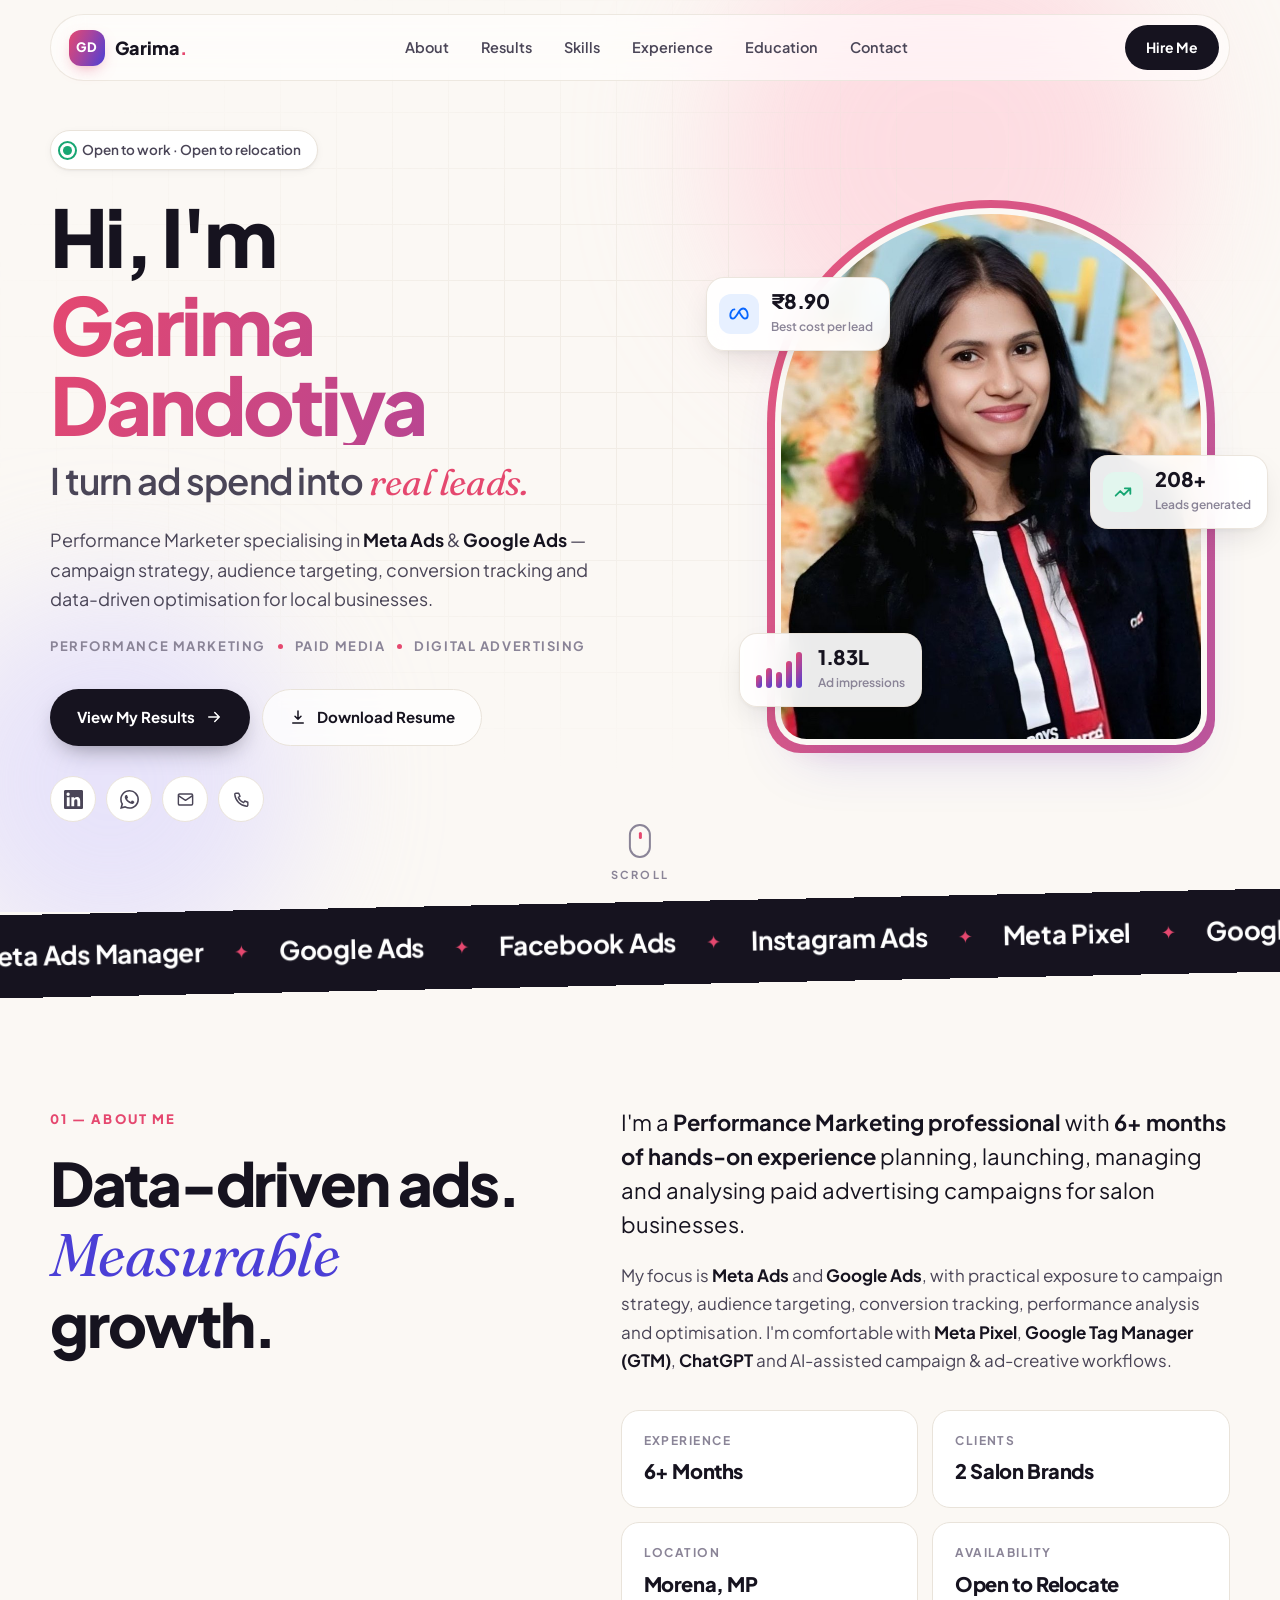
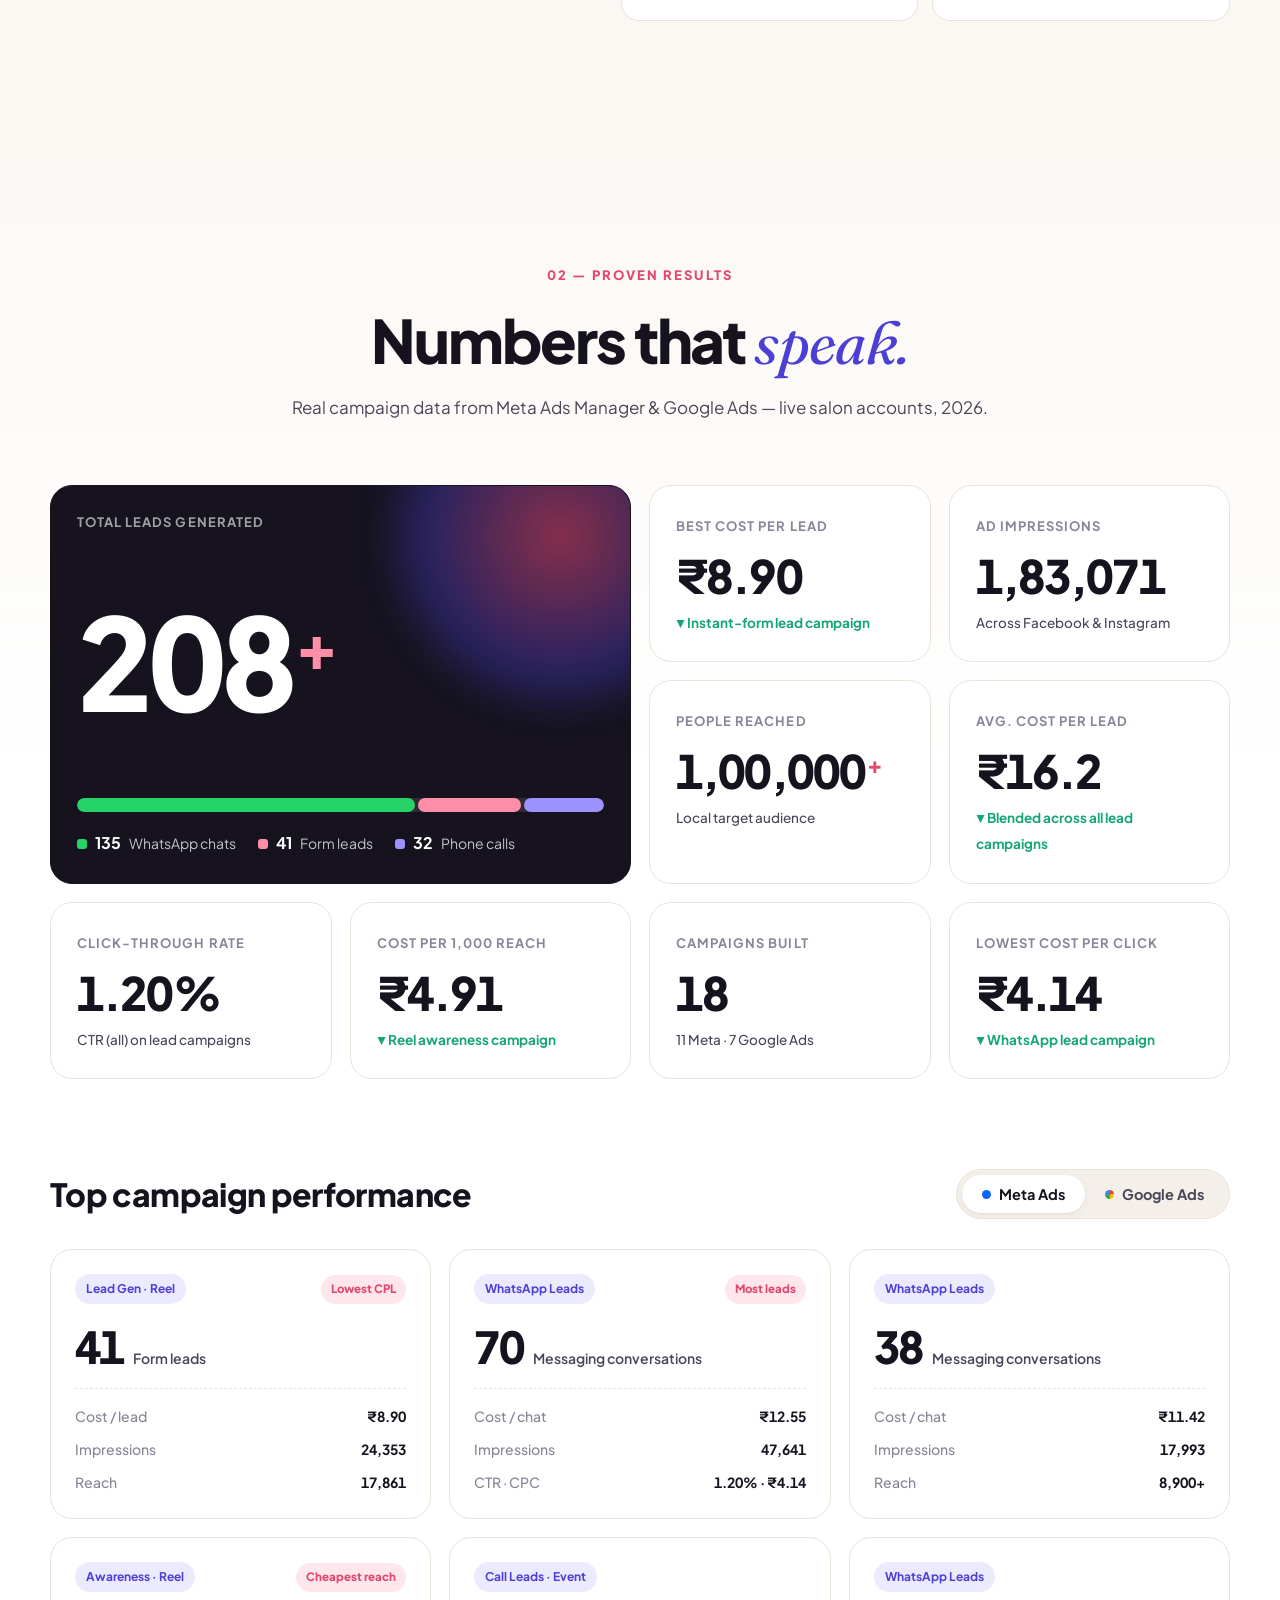
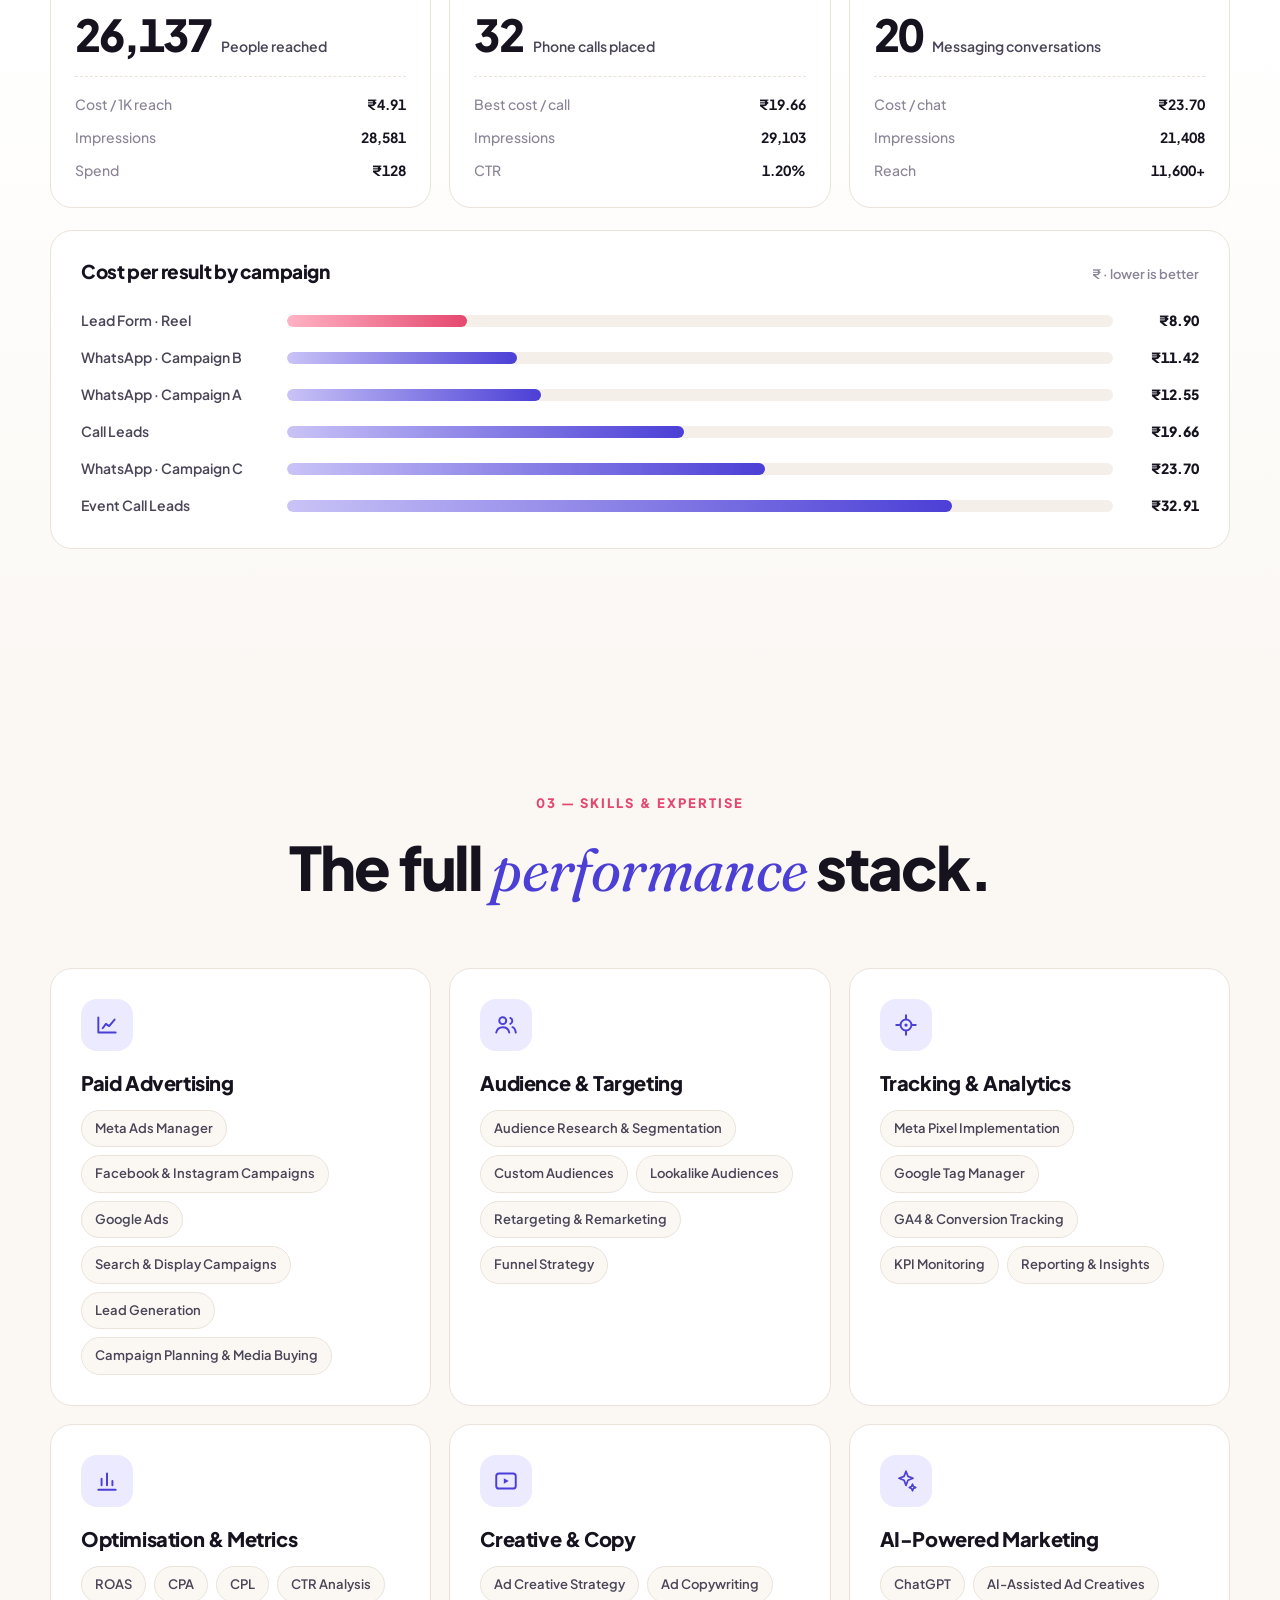
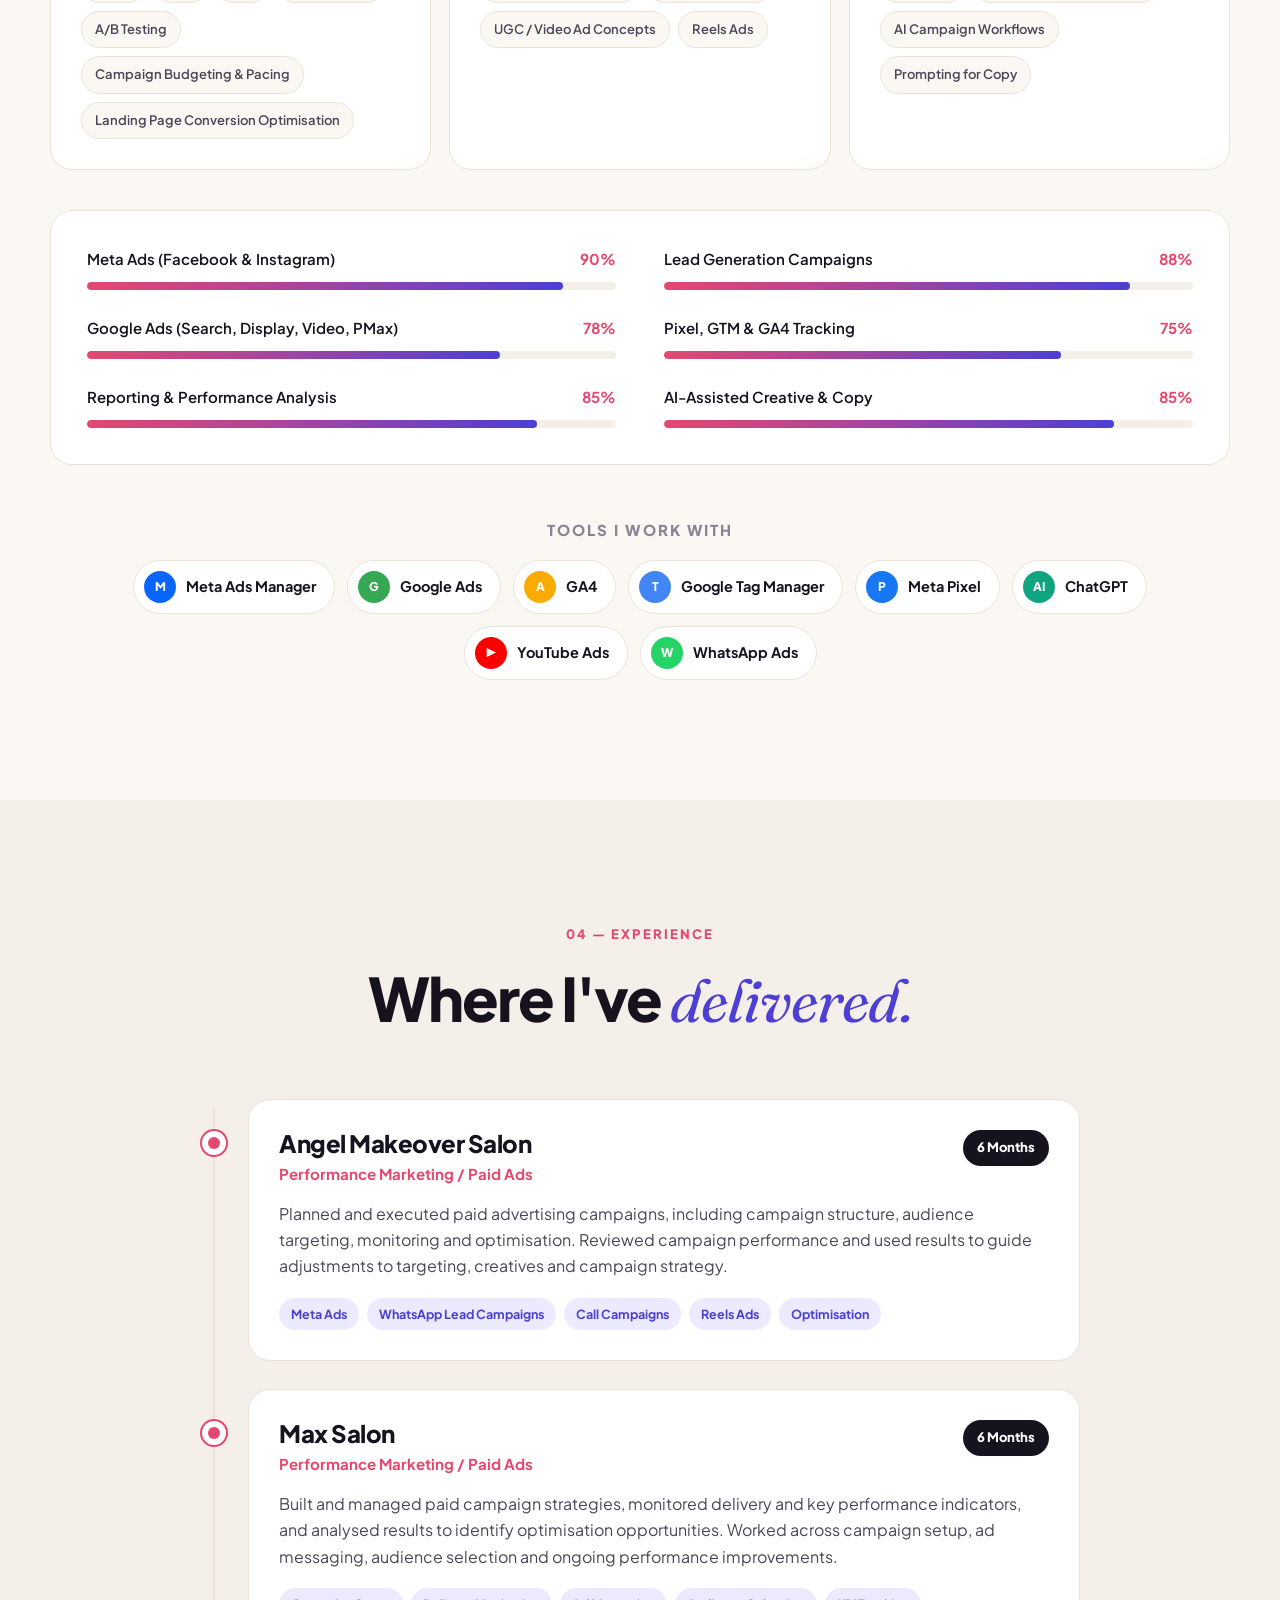
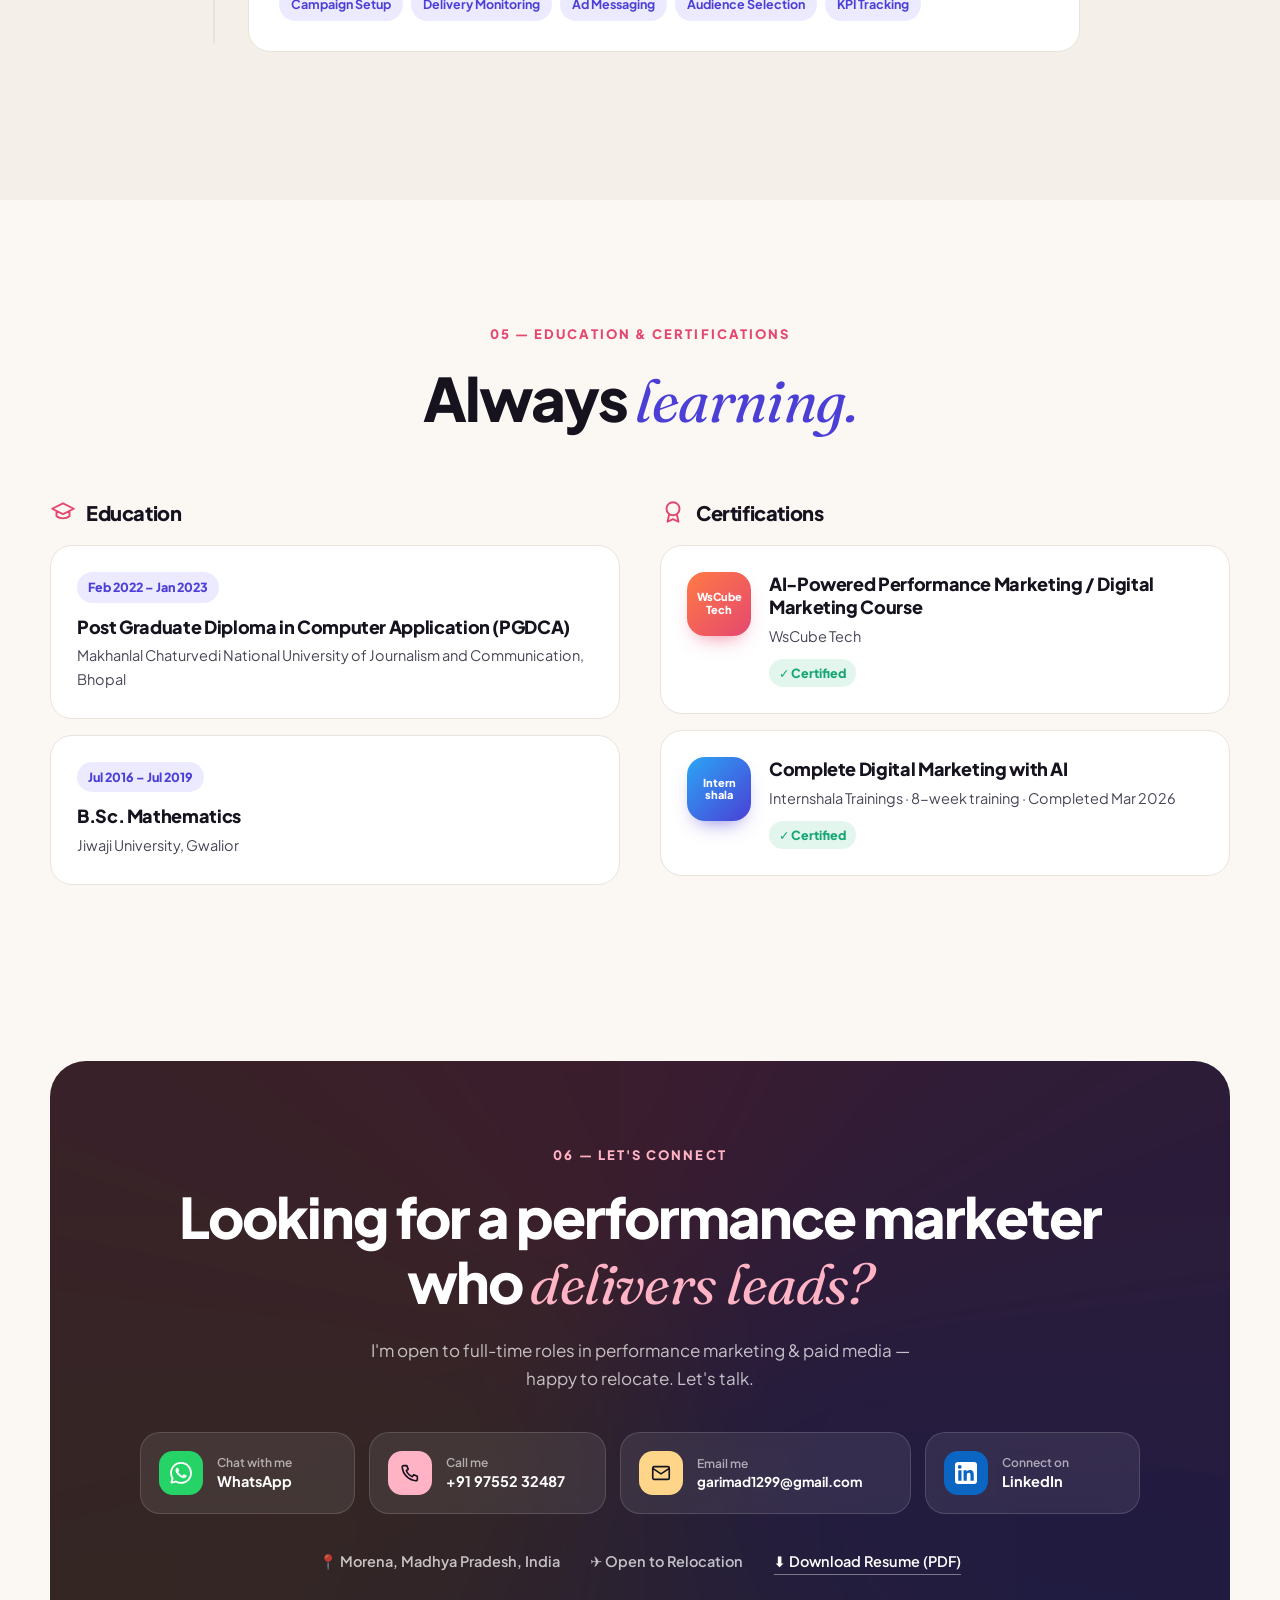
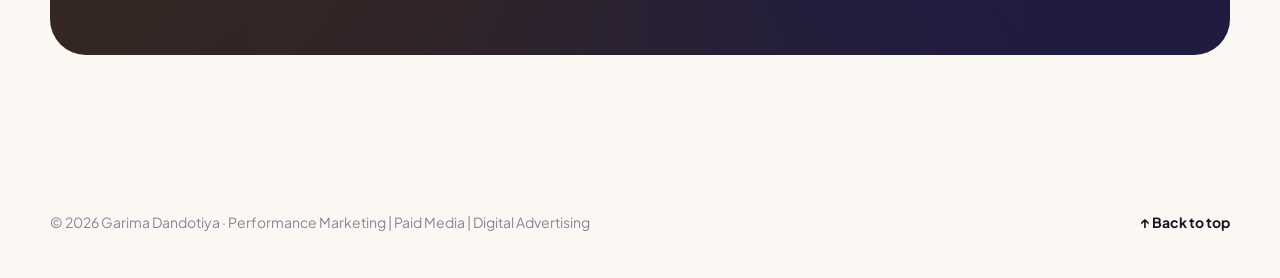
==== index.html @ 26413dbd "Add files via upload" ====
<!DOCTYPE html>
<html lang="en">
<head>
  <meta charset="UTF-8" />
  <meta name="viewport" content="width=device-width, initial-scale=1.0" />
  <title>Garima Dandotiya — Performance Marketer | Meta Ads & Google Ads</title>
  <meta name="description" content="Garima Dandotiya — Performance Marketing professional specialising in Meta Ads & Google Ads. 208+ leads generated at ₹8.90 best cost per lead. Open to relocation." />
  <meta name="keywords" content="Garima Dandotiya, Performance Marketer, Meta Ads, Google Ads, Paid Media, Digital Advertising, Lead Generation, Facebook Ads, Instagram Ads, India" />
  <meta name="author" content="Garima Dandotiya" />
  <meta name="theme-color" content="#FBF8F4" />
  <link rel="canonical" href="https://www.garimadandotiya.com/" />

  <!-- Open Graph / social share -->
  <meta property="og:type" content="website" />
  <meta property="og:url" content="https://www.garimadandotiya.com/" />
  <meta property="og:title" content="Garima Dandotiya — Performance Marketer" />
  <meta property="og:description" content="Meta Ads & Google Ads specialist. 208+ leads, 1.83 lakh impressions, ₹8.90 best CPL." />
  <meta property="og:image" content="https://www.garimadandotiya.com/assets/garima.jpg" />
  <meta name="twitter:card" content="summary_large_image" />

  <link rel="icon" href="assets/favicon.svg" type="image/svg+xml" />
  <link rel="apple-touch-icon" href="assets/og-thumb.jpg" />

  <link rel="preconnect" href="https://fonts.googleapis.com" />
  <link rel="preconnect" href="https://fonts.gstatic.com" crossorigin />
  <link href="https://fonts.googleapis.com/css2?family=Fraunces:ital,opsz,wght@0,9..144,400;0,9..144,600;1,9..144,400;1,9..144,600&family=Plus+Jakarta+Sans:wght@400;500;600;700;800&display=swap" rel="stylesheet" />
  <link rel="stylesheet" href="style.css" />

  <script type="application/ld+json">
  {
    "@context": "https://schema.org",
    "@type": "Person",
    "name": "Garima Dandotiya",
    "jobTitle": "Performance Marketer",
    "url": "https://www.garimadandotiya.com",
    "email": "mailto:garimad1299@gmail.com",
    "telephone": "+919755232487",
    "address": { "@type": "PostalAddress", "addressLocality": "Morena", "addressRegion": "Madhya Pradesh", "addressCountry": "IN" },
    "sameAs": ["https://www.linkedin.com/in/garima-dandotiya-dmpm/"],
    "knowsAbout": ["Meta Ads", "Google Ads", "Performance Marketing", "Lead Generation", "Google Tag Manager", "GA4", "Meta Pixel"]
  }
  </script>
</head>
<body>
  <div class="progress" aria-hidden="true"></div>
  <div class="cursor-glow" aria-hidden="true"></div>

  <!-- ============ NAV ============ -->
  <header class="nav" id="nav">
    <a href="#top" class="brand" aria-label="Garima Dandotiya — home">
      <span class="brand-mark">GD</span>
      <span class="brand-name">Garima<span class="dot">.</span></span>
    </a>
    <nav class="nav-links" id="navLinks" aria-label="Primary">
      <a href="#about">About</a>
      <a href="#results">Results</a>
      <a href="#skills">Skills</a>
      <a href="#experience">Experience</a>
      <a href="#education">Education</a>
      <a href="#contact">Contact</a>
    </nav>
    <div class="nav-cta">
      <a class="btn btn-dark btn-sm magnetic" href="#contact">Hire Me</a>
      <button class="menu-toggle" id="menuToggle" aria-label="Open menu" aria-expanded="false"><span></span><span></span></button>
    </div>
  </header>

  <main id="top">
    <!-- ============ HERO ============ -->
    <section class="hero">
      <div class="blob blob-a" aria-hidden="true"></div>
      <div class="blob blob-b" aria-hidden="true"></div>
      <div class="grid-bg" aria-hidden="true"></div>

      <div class="container hero-inner">
        <div class="hero-copy">
          <div class="pill reveal">
            <span class="pulse"></span> Open to work · Open to relocation
          </div>
          <h1 class="hero-title">
            <span class="line"><span class="word">Hi, I'm</span></span>
            <span class="line"><span class="word name-grad">Garima Dandotiya</span></span>
            <span class="line small"><span class="word">I turn ad spend into <em class="serif">real&nbsp;leads.</em></span></span>
          </h1>
          <p class="hero-sub reveal">
            Performance Marketer specialising in <strong>Meta Ads</strong> &amp; <strong>Google Ads</strong> —
            campaign strategy, audience targeting, conversion tracking and data-driven optimisation for local businesses.
          </p>
          <div class="hero-roles reveal" aria-label="Focus areas">
            <span>Performance Marketing</span><i></i><span>Paid Media</span><i></i><span>Digital Advertising</span>
          </div>
          <div class="hero-actions reveal">
            <a class="btn btn-primary magnetic" href="#results">
              View My Results
              <svg viewBox="0 0 24 24" width="18" height="18" aria-hidden="true"><path d="M5 12h14M13 6l6 6-6 6" fill="none" stroke="currentColor" stroke-width="2" stroke-linecap="round" stroke-linejoin="round"/></svg>
            </a>
            <a class="btn btn-ghost magnetic" href="assets/Garima-Dandotiya-Resume.pdf" download>
              <svg viewBox="0 0 24 24" width="18" height="18" aria-hidden="true"><path d="M12 4v11m0 0-4-4m4 4 4-4M5 20h14" fill="none" stroke="currentColor" stroke-width="2" stroke-linecap="round" stroke-linejoin="round"/></svg>
              Download Resume
            </a>
          </div>
          <div class="hero-socials reveal">
            <a href="https://www.linkedin.com/in/garima-dandotiya-dmpm/" target="_blank" rel="noopener" aria-label="LinkedIn" class="soc">
              <svg viewBox="0 0 24 24" aria-hidden="true"><path fill="currentColor" d="M20.45 20.45h-3.56v-5.57c0-1.33-.02-3.04-1.85-3.04-1.85 0-2.14 1.45-2.14 2.94v5.67H9.34V9h3.42v1.56h.05c.48-.9 1.64-1.85 3.37-1.85 3.6 0 4.27 2.37 4.27 5.46v6.28ZM5.34 7.43a2.07 2.07 0 1 1 0-4.13 2.07 2.07 0 0 1 0 4.13ZM7.12 20.45H3.56V9h3.56v11.45ZM22.22 0H1.77C.79 0 0 .77 0 1.73v20.54C0 23.23.79 24 1.77 24h20.45c.98 0 1.78-.77 1.78-1.73V1.73C24 .77 23.2 0 22.22 0Z"/></svg>
            </a>
            <a href="https://wa.me/919755232487?text=Hi%20Garima%2C%20I%20saw%20your%20portfolio%20and%20would%20like%20to%20connect." target="_blank" rel="noopener" aria-label="WhatsApp" class="soc">
              <svg viewBox="0 0 24 24" aria-hidden="true"><path fill="currentColor" d="M17.47 14.38c-.3-.15-1.75-.86-2.02-.96-.27-.1-.47-.15-.67.15-.2.3-.77.96-.94 1.16-.17.2-.35.22-.65.07-.3-.15-1.25-.46-2.38-1.47-.88-.79-1.47-1.76-1.65-2.06-.17-.3-.02-.46.13-.6.13-.14.3-.35.45-.52.15-.17.2-.3.3-.5.1-.2.05-.37-.03-.52-.07-.15-.67-1.62-.92-2.22-.24-.58-.49-.5-.67-.51h-.57c-.2 0-.52.07-.8.37-.27.3-1.04 1.02-1.04 2.48s1.07 2.88 1.21 3.08c.15.2 2.1 3.2 5.08 4.49.71.31 1.26.49 1.69.63.71.22 1.36.19 1.87.12.57-.09 1.75-.72 2-1.41.25-.7.25-1.29.17-1.41-.07-.13-.27-.2-.57-.35M12.05 21.8h-.01a9.87 9.87 0 0 1-5.03-1.38l-.36-.21-3.74.98 1-3.65-.24-.37a9.86 9.86 0 0 1-1.51-5.26c0-5.45 4.44-9.88 9.89-9.88 2.64 0 5.12 1.03 6.99 2.9a9.82 9.82 0 0 1 2.89 6.99c0 5.45-4.43 9.88-9.88 9.88m8.41-18.3A11.82 11.82 0 0 0 12.05 0C5.5 0 .16 5.34.16 11.89c0 2.1.55 4.14 1.59 5.95L.06 24l6.3-1.65a11.88 11.88 0 0 0 5.68 1.45h.01c6.55 0 11.89-5.34 11.89-11.89 0-3.18-1.24-6.16-3.48-8.41"/></svg>
            </a>
            <a href="mailto:garimad1299@gmail.com" aria-label="Email" class="soc">
              <svg viewBox="0 0 24 24" aria-hidden="true"><path d="M3 6.5A1.5 1.5 0 0 1 4.5 5h15A1.5 1.5 0 0 1 21 6.5v11a1.5 1.5 0 0 1-1.5 1.5h-15A1.5 1.5 0 0 1 3 17.5v-11Zm0 .5 9 6 9-6" fill="none" stroke="currentColor" stroke-width="1.8" stroke-linejoin="round"/></svg>
            </a>
            <a href="tel:+919755232487" aria-label="Call" class="soc">
              <svg viewBox="0 0 24 24" aria-hidden="true"><path d="M5 4h3.5l1.6 4-2.1 1.3a11 11 0 0 0 6.7 6.7l1.3-2.1 4 1.6V19a1.5 1.5 0 0 1-1.6 1.5A16.5 16.5 0 0 1 3.5 5.6 1.5 1.5 0 0 1 5 4Z" fill="none" stroke="currentColor" stroke-width="1.8" stroke-linejoin="round"/></svg>
            </a>
          </div>
        </div>

        <div class="hero-visual">
          <div class="portrait-wrap tilt" id="portrait">
            <div class="ring" aria-hidden="true"></div>
            <div class="portrait">
              <img src="assets/garima.jpg" alt="Portrait of Garima Dandotiya, Performance Marketer" width="900" height="1073" fetchpriority="high" />
            </div>

            <div class="float-card fc-1">
              <span class="fc-icon meta">
                <svg viewBox="0 0 24 24" aria-hidden="true"><path d="M7 7c-2.6 0-4.5 3.3-4.5 6.4C2.5 15.6 3.6 17 5.3 17c1.9 0 3.3-2 5.4-5.6l.9-1.6C13.3 7.1 14.6 6 16.6 6 19.4 6 21.5 9.6 21.5 13c0 2.4-1.2 4-3 4-1.6 0-2.7-1.2-4.3-3.8L12.4 10" fill="none" stroke="currentColor" stroke-width="2" stroke-linecap="round"/></svg>
              </span>
              <div><b>₹8.90</b><small>Best cost per lead</small></div>
            </div>
            <div class="float-card fc-2">
              <span class="fc-icon green">
                <svg viewBox="0 0 24 24" aria-hidden="true"><path d="M4 16l5-5 4 4 7-7M14 8h6v6" fill="none" stroke="currentColor" stroke-width="2" stroke-linecap="round" stroke-linejoin="round"/></svg>
              </span>
              <div><b>208+</b><small>Leads generated</small></div>
            </div>
            <div class="float-card fc-3">
              <div class="mini-bars" aria-hidden="true"><i></i><i></i><i></i><i></i><i></i></div>
              <div><b>1.83L</b><small>Ad impressions</small></div>
            </div>
          </div>
        </div>
      </div>

      <a href="#about" class="scroll-hint" aria-label="Scroll to about">
        <span class="mouse"><span></span></span>
        Scroll
      </a>
    </section>

    <!-- ============ TOOLS MARQUEE ============ -->
    <section class="marquee" aria-label="Platforms and tools">
      <div class="marquee-track">
        <div class="marquee-group">
          <span>Meta Ads Manager</span><b>✦</b><span>Google Ads</span><b>✦</b><span>Facebook Ads</span><b>✦</b><span>Instagram Ads</span><b>✦</b><span>Meta Pixel</span><b>✦</b><span>Google Tag Manager</span><b>✦</b><span>GA4</span><b>✦</b><span>ChatGPT</span><b>✦</b><span>YouTube Video Ads</span><b>✦</b><span>Performance Max</span><b>✦</b>
        </div>
        <div class="marquee-group" aria-hidden="true">
          <span>Meta Ads Manager</span><b>✦</b><span>Google Ads</span><b>✦</b><span>Facebook Ads</span><b>✦</b><span>Instagram Ads</span><b>✦</b><span>Meta Pixel</span><b>✦</b><span>Google Tag Manager</span><b>✦</b><span>GA4</span><b>✦</b><span>ChatGPT</span><b>✦</b><span>YouTube Video Ads</span><b>✦</b><span>Performance Max</span><b>✦</b>
        </div>
      </div>
    </section>

    <!-- ============ ABOUT ============ -->
    <section class="section about" id="about">
      <div class="container about-grid">
        <div class="about-left reveal">
          <span class="eyebrow">01 — About Me</span>
          <h2 class="section-title">Data-driven ads.<br/><em class="serif">Measurable</em> growth.</h2>
        </div>
        <div class="about-right">
          <p class="lead reveal">
            I'm a <strong>Performance Marketing professional</strong> with <strong>6+ months of hands-on experience</strong> planning, launching,
            managing and analysing paid advertising campaigns for salon businesses.
          </p>
          <p class="reveal">
            My focus is <strong>Meta Ads</strong> and <strong>Google Ads</strong>, with practical exposure to campaign strategy, audience targeting,
            conversion tracking, performance analysis and optimisation. I'm comfortable with <strong>Meta Pixel</strong>,
            <strong>Google Tag Manager (GTM)</strong>, <strong>ChatGPT</strong> and AI-assisted campaign &amp; ad-creative workflows.
          </p>
          <div class="about-facts">
            <div class="fact reveal"><span class="fact-k">Experience</span><span class="fact-v">6+ Months</span></div>
            <div class="fact reveal"><span class="fact-k">Clients</span><span class="fact-v">2 Salon Brands</span></div>
            <div class="fact reveal"><span class="fact-k">Location</span><span class="fact-v">Morena, MP</span></div>
            <div class="fact reveal"><span class="fact-k">Availability</span><span class="fact-v">Open to Relocate</span></div>
          </div>
        </div>
      </div>
    </section>

    <!-- ============ RESULTS ============ -->
    <section class="section results" id="results">
      <div class="container">
        <div class="section-head reveal">
          <span class="eyebrow">02 — Proven Results</span>
          <h2 class="section-title">Numbers that <em class="serif">speak.</em></h2>
          <p class="section-desc">Real campaign data from Meta Ads Manager &amp; Google Ads — live salon accounts, 2026.</p>
        </div>

        <!-- KPI headline grid -->
        <div class="kpi-grid">
          <article class="kpi kpi-feature reveal">
            <span class="kpi-label">Total leads generated</span>
            <div class="kpi-value"><span class="count" data-to="208">0</span><sup>+</sup></div>
            <div class="lead-mix" aria-label="Lead mix: 135 WhatsApp conversations, 41 form leads, 32 phone calls">
              <div class="mix-bar">
                <span style="--w:64.9%" class="m1"></span>
                <span style="--w:19.7%" class="m2"></span>
                <span style="--w:15.4%" class="m3"></span>
              </div>
              <ul class="mix-legend">
                <li><i class="m1"></i><b class="count" data-to="135">0</b> WhatsApp chats</li>
                <li><i class="m2"></i><b class="count" data-to="41">0</b> Form leads</li>
                <li><i class="m3"></i><b class="count" data-to="32">0</b> Phone calls</li>
              </ul>
            </div>
          </article>

          <article class="kpi reveal">
            <span class="kpi-label">Best cost per lead</span>
            <div class="kpi-value">₹<span class="count" data-to="8.90" data-dec="2">0</span></div>
            <span class="kpi-note good">Instant-form lead campaign</span>
          </article>

          <article class="kpi reveal">
            <span class="kpi-label">Ad impressions</span>
            <div class="kpi-value"><span class="count" data-to="183071" data-format="in">0</span></div>
            <span class="kpi-note">Across Facebook &amp; Instagram</span>
          </article>

          <article class="kpi reveal">
            <span class="kpi-label">People reached</span>
            <div class="kpi-value"><span class="count" data-to="100000" data-format="in">0</span><sup>+</sup></div>
            <span class="kpi-note">Local target audience</span>
          </article>

          <article class="kpi reveal">
            <span class="kpi-label">Avg. cost per lead</span>
            <div class="kpi-value">₹<span class="count" data-to="16.2" data-dec="1">0</span></div>
            <span class="kpi-note good">Blended across all lead campaigns</span>
          </article>

          <article class="kpi reveal">
            <span class="kpi-label">Click-through rate</span>
            <div class="kpi-value"><span class="count" data-to="1.20" data-dec="2">0</span>%</div>
            <span class="kpi-note">CTR (all) on lead campaigns</span>
          </article>

          <article class="kpi reveal">
            <span class="kpi-label">Cost per 1,000 reach</span>
            <div class="kpi-value">₹<span class="count" data-to="4.91" data-dec="2">0</span></div>
            <span class="kpi-note good">Reel awareness campaign</span>
          </article>

          <article class="kpi reveal">
            <span class="kpi-label">Campaigns built</span>
            <div class="kpi-value"><span class="count" data-to="18">0</span></div>
            <span class="kpi-note">11 Meta · 7 Google Ads</span>
          </article>
          <article class="kpi reveal">
            <span class="kpi-label">Lowest cost per click</span>
            <div class="kpi-value">₹<span class="count" data-to="4.14" data-dec="2">0</span></div>
            <span class="kpi-note good">WhatsApp lead campaign</span>
          </article>
        </div>

        <!-- Campaign breakdown -->
        <div class="breakdown">
          <div class="breakdown-head reveal">
            <h3>Top campaign performance</h3>
            <div class="tabs" role="tablist" aria-label="Platform">
              <button class="tab active" role="tab" aria-selected="true" data-tab="meta">
                <span class="tab-dot meta-dot"></span>Meta Ads
              </button>
              <button class="tab" role="tab" aria-selected="false" data-tab="google">
                <span class="tab-dot google-dot"></span>Google Ads
              </button>
              <span class="tab-indicator" aria-hidden="true"></span>
            </div>
          </div>

          <!-- META PANEL -->
          <div class="panel active" data-panel="meta" role="tabpanel">
            <div class="camp-grid">
              <article class="camp reveal">
                <header><span class="tag">Lead Gen · Reel</span><span class="badge-best">Lowest CPL</span></header>
                <div class="camp-main"><b class="count" data-to="41">0</b><span>Form leads</span></div>
                <dl>
                  <div><dt>Cost / lead</dt><dd>₹8.90</dd></div>
                  <div><dt>Impressions</dt><dd>24,353</dd></div>
                  <div><dt>Reach</dt><dd>17,861</dd></div>
                </dl>
              </article>

              <article class="camp reveal">
                <header><span class="tag">WhatsApp Leads</span><span class="badge-best">Most leads</span></header>
                <div class="camp-main"><b class="count" data-to="70">0</b><span>Messaging conversations</span></div>
                <dl>
                  <div><dt>Cost / chat</dt><dd>₹12.55</dd></div>
                  <div><dt>Impressions</dt><dd>47,641</dd></div>
                  <div><dt>CTR · CPC</dt><dd>1.20% · ₹4.14</dd></div>
                </dl>
              </article>

              <article class="camp reveal">
                <header><span class="tag">WhatsApp Leads</span></header>
                <div class="camp-main"><b class="count" data-to="38">0</b><span>Messaging conversations</span></div>
                <dl>
                  <div><dt>Cost / chat</dt><dd>₹11.42</dd></div>
                  <div><dt>Impressions</dt><dd>17,993</dd></div>
                  <div><dt>Reach</dt><dd>8,900+</dd></div>
                </dl>
              </article>

              <article class="camp reveal">
                <header><span class="tag">Awareness · Reel</span><span class="badge-best">Cheapest reach</span></header>
                <div class="camp-main"><b class="count" data-to="26137" data-format="in">0</b><span>People reached</span></div>
                <dl>
                  <div><dt>Cost / 1K reach</dt><dd>₹4.91</dd></div>
                  <div><dt>Impressions</dt><dd>28,581</dd></div>
                  <div><dt>Spend</dt><dd>₹128</dd></div>
                </dl>
              </article>

              <article class="camp reveal">
                <header><span class="tag">Call Leads · Event</span></header>
                <div class="camp-main"><b class="count" data-to="32">0</b><span>Phone calls placed</span></div>
                <dl>
                  <div><dt>Best cost / call</dt><dd>₹19.66</dd></div>
                  <div><dt>Impressions</dt><dd>29,103</dd></div>
                  <div><dt>CTR</dt><dd>1.20%</dd></div>
                </dl>
              </article>

              <article class="camp reveal">
                <header><span class="tag">WhatsApp Leads</span></header>
                <div class="camp-main"><b class="count" data-to="20">0</b><span>Messaging conversations</span></div>
                <dl>
                  <div><dt>Cost / chat</dt><dd>₹23.70</dd></div>
                  <div><dt>Impressions</dt><dd>21,408</dd></div>
                  <div><dt>Reach</dt><dd>11,600+</dd></div>
                </dl>
              </article>
            </div>

            <!-- Cost-per-result chart -->
            <div class="chart-card reveal">
              <div class="chart-head">
                <h4>Cost per result by campaign</h4>
                <span class="chart-sub">₹ · lower is better</span>
              </div>
              <ul class="hbars">
                <li><span class="hb-label">Lead Form · Reel</span><span class="hb-track"><span class="hb-fill best" style="--v:21.8%"></span></span><span class="hb-val">₹8.90</span></li>
                <li><span class="hb-label">WhatsApp · Campaign B</span><span class="hb-track"><span class="hb-fill" style="--v:27.9%"></span></span><span class="hb-val">₹11.42</span></li>
                <li><span class="hb-label">WhatsApp · Campaign A</span><span class="hb-track"><span class="hb-fill" style="--v:30.7%"></span></span><span class="hb-val">₹12.55</span></li>
                <li><span class="hb-label">Call Leads</span><span class="hb-track"><span class="hb-fill" style="--v:48.1%"></span></span><span class="hb-val">₹19.66</span></li>
                <li><span class="hb-label">WhatsApp · Campaign C</span><span class="hb-track"><span class="hb-fill" style="--v:57.9%"></span></span><span class="hb-val">₹23.70</span></li>
                <li><span class="hb-label">Event Call Leads</span><span class="hb-track"><span class="hb-fill" style="--v:80.5%"></span></span><span class="hb-val">₹32.91</span></li>
              </ul>
            </div>
          </div>

          <!-- GOOGLE PANEL -->
          <div class="panel" data-panel="google" role="tabpanel" hidden>
            <div class="g-grid">
              <article class="kpi reveal">
                <span class="kpi-label">Google Ads campaigns</span>
                <div class="kpi-value"><span class="count" data-to="7">0</span></div>
                <span class="kpi-note">6 Video · 1 Performance Max</span>
              </article>
              <article class="kpi reveal">
                <span class="kpi-label">Video ad budget managed</span>
                <div class="kpi-value">₹<span class="count" data-to="4800" data-format="in">0</span></div>
                <span class="kpi-note">Flighted June – July 2026</span>
              </article>
              <article class="kpi reveal">
                <span class="kpi-label">Bid strategies used</span>
                <div class="kpi-value"><span class="count" data-to="3">0</span></div>
                <span class="kpi-note">TrueView · Target CPM · Max Conversions</span>
              </article>
              <article class="kpi reveal">
                <span class="kpi-label">PMax daily budget</span>
                <div class="kpi-value">₹<span class="count" data-to="180">0</span></div>
                <span class="kpi-note">Performance Max set-up</span>
              </article>
            </div>

            <div class="chart-card reveal">
              <div class="chart-head">
                <h4>YouTube video campaigns — budget flighting</h4>
                <span class="chart-sub">₹ total budget per campaign</span>
              </div>
              <div class="vbars">
                <div class="vb"><span class="vb-bar" style="--h:50%"><em>₹500</em></span><span class="vb-l">Views<br/>18 Jun</span></div>
                <div class="vb"><span class="vb-bar alt" style="--h:80%"><em>₹800</em></span><span class="vb-l">Efficient reach<br/>20 Jun</span></div>
                <div class="vb"><span class="vb-bar" style="--h:100%"><em>₹1,000</em></span><span class="vb-l">Views #2<br/>18 Jun</span></div>
                <div class="vb"><span class="vb-bar" style="--h:100%"><em>₹1,000</em></span><span class="vb-l">Views<br/>19 Jun</span></div>
                <div class="vb"><span class="vb-bar" style="--h:100%"><em>₹1,000</em></span><span class="vb-l">Views<br/>23 Jun</span></div>
                <div class="vb"><span class="vb-bar" style="--h:50%"><em>₹500</em></span><span class="vb-l">Views<br/>1 Jul</span></div>
              </div>
            </div>
          </div>
        </div>
      </div>
    </section>

    <!-- ============ SKILLS ============ -->
    <section class="section skills" id="skills">
      <div class="container">
        <div class="section-head reveal">
          <span class="eyebrow">03 — Skills &amp; Expertise</span>
          <h2 class="section-title">The full <em class="serif">performance</em> stack.</h2>
        </div>

        <div class="skills-grid">
          <article class="skill-card reveal">
            <div class="sc-icon">
              <svg viewBox="0 0 24 24" aria-hidden="true"><path d="M4 19V5m0 14h16M8 15l3-4 3 2 5-6" fill="none" stroke="currentColor" stroke-width="1.8" stroke-linecap="round" stroke-linejoin="round"/></svg>
            </div>
            <h3>Paid Advertising</h3>
            <ul class="chips">
              <li>Meta Ads Manager</li><li>Facebook &amp; Instagram Campaigns</li><li>Google Ads</li><li>Search &amp; Display Campaigns</li><li>Lead Generation</li><li>Campaign Planning &amp; Media Buying</li>
            </ul>
          </article>

          <article class="skill-card reveal">
            <div class="sc-icon">
              <svg viewBox="0 0 24 24" aria-hidden="true"><circle cx="9" cy="8" r="3.2" fill="none" stroke="currentColor" stroke-width="1.8"/><path d="M3 19c.6-3 3-5 6-5s5.4 2 6 5M16 5.5a3 3 0 0 1 0 5.5M18 14c1.7.6 2.7 2.4 3 5" fill="none" stroke="currentColor" stroke-width="1.8" stroke-linecap="round"/></svg>
            </div>
            <h3>Audience &amp; Targeting</h3>
            <ul class="chips">
              <li>Audience Research &amp; Segmentation</li><li>Custom Audiences</li><li>Lookalike Audiences</li><li>Retargeting &amp; Remarketing</li><li>Funnel Strategy</li>
            </ul>
          </article>

          <article class="skill-card reveal">
            <div class="sc-icon">
              <svg viewBox="0 0 24 24" aria-hidden="true"><path d="M12 3v3m0 12v3M3 12h3m12 0h3" fill="none" stroke="currentColor" stroke-width="1.8" stroke-linecap="round"/><circle cx="12" cy="12" r="5" fill="none" stroke="currentColor" stroke-width="1.8"/><circle cx="12" cy="12" r="1.5" fill="currentColor"/></svg>
            </div>
            <h3>Tracking &amp; Analytics</h3>
            <ul class="chips">
              <li>Meta Pixel Implementation</li><li>Google Tag Manager</li><li>GA4 &amp; Conversion Tracking</li><li>KPI Monitoring</li><li>Reporting &amp; Insights</li>
            </ul>
          </article>

          <article class="skill-card reveal">
            <div class="sc-icon">
              <svg viewBox="0 0 24 24" aria-hidden="true"><path d="M4 20h16M7 16V10m5 6V5m5 11v-4" fill="none" stroke="currentColor" stroke-width="1.8" stroke-linecap="round"/></svg>
            </div>
            <h3>Optimisation &amp; Metrics</h3>
            <ul class="chips">
              <li>ROAS</li><li>CPA</li><li>CPL</li><li>CTR Analysis</li><li>A/B Testing</li><li>Campaign Budgeting &amp; Pacing</li><li>Landing Page Conversion Optimisation</li>
            </ul>
          </article>

          <article class="skill-card reveal">
            <div class="sc-icon">
              <svg viewBox="0 0 24 24" aria-hidden="true"><rect x="3" y="5" width="18" height="14" rx="2.5" fill="none" stroke="currentColor" stroke-width="1.8"/><path d="m10 9.5 4.5 2.5-4.5 2.5z" fill="currentColor"/></svg>
            </div>
            <h3>Creative &amp; Copy</h3>
            <ul class="chips">
              <li>Ad Creative Strategy</li><li>Ad Copywriting</li><li>UGC / Video Ad Concepts</li><li>Reels Ads</li>
            </ul>
          </article>

          <article class="skill-card reveal">
            <div class="sc-icon">
              <svg viewBox="0 0 24 24" aria-hidden="true"><path d="M12 3l1.8 4.7L18.5 9.5l-4.7 1.8L12 16l-1.8-4.7L5.5 9.5l4.7-1.8z M18 15l.9 2.1L21 18l-2.1.9L18 21l-.9-2.1L15 18l2.1-.9z" fill="none" stroke="currentColor" stroke-width="1.6" stroke-linejoin="round"/></svg>
            </div>
            <h3>AI-Powered Marketing</h3>
            <ul class="chips">
              <li>ChatGPT</li><li>AI-Assisted Ad Creatives</li><li>AI Campaign Workflows</li><li>Prompting for Copy</li>
            </ul>
          </article>
        </div>

        <!-- Proficiency meters -->
        <div class="meters reveal">
          <div class="meter"><div class="meter-top"><span>Meta Ads (Facebook &amp; Instagram)</span><b>90%</b></div><div class="meter-track"><span style="--p:90%"></span></div></div>
          <div class="meter"><div class="meter-top"><span>Lead Generation Campaigns</span><b>88%</b></div><div class="meter-track"><span style="--p:88%"></span></div></div>
          <div class="meter"><div class="meter-top"><span>Google Ads (Search, Display, Video, PMax)</span><b>78%</b></div><div class="meter-track"><span style="--p:78%"></span></div></div>
          <div class="meter"><div class="meter-top"><span>Pixel, GTM &amp; GA4 Tracking</span><b>75%</b></div><div class="meter-track"><span style="--p:75%"></span></div></div>
          <div class="meter"><div class="meter-top"><span>Reporting &amp; Performance Analysis</span><b>85%</b></div><div class="meter-track"><span style="--p:85%"></span></div></div>
          <div class="meter"><div class="meter-top"><span>AI-Assisted Creative &amp; Copy</span><b>85%</b></div><div class="meter-track"><span style="--p:85%"></span></div></div>
        </div>

        <!-- Tools -->
        <div class="tools reveal">
          <h3 class="tools-title">Tools I work with</h3>
          <div class="tool-row">
            <div class="tool"><span class="tool-logo" style="--c:#0866FF">M</span>Meta Ads Manager</div>
            <div class="tool"><span class="tool-logo" style="--c:#34A853">G</span>Google Ads</div>
            <div class="tool"><span class="tool-logo" style="--c:#F9AB00">A</span>GA4</div>
            <div class="tool"><span class="tool-logo" style="--c:#4285F4">T</span>Google Tag Manager</div>
            <div class="tool"><span class="tool-logo" style="--c:#1877F2">P</span>Meta Pixel</div>
            <div class="tool"><span class="tool-logo" style="--c:#10A37F">AI</span>ChatGPT</div>
            <div class="tool"><span class="tool-logo" style="--c:#FF0000">▶</span>YouTube Ads</div>
            <div class="tool"><span class="tool-logo" style="--c:#25D366">W</span>WhatsApp Ads</div>
          </div>
        </div>
      </div>
    </section>

    <!-- ============ EXPERIENCE ============ -->
    <section class="section experience" id="experience">
      <div class="container">
        <div class="section-head reveal">
          <span class="eyebrow">04 — Experience</span>
          <h2 class="section-title">Where I've <em class="serif">delivered.</em></h2>
        </div>

        <div class="timeline">
          <div class="tl-line" aria-hidden="true"><span></span></div>

          <article class="tl-item reveal">
            <div class="tl-dot" aria-hidden="true"></div>
            <div class="tl-card">
              <div class="tl-top">
                <div>
                  <h3>Angel Makeover Salon</h3>
                  <p class="tl-role">Performance Marketing / Paid Ads</p>
                </div>
                <span class="tl-time">6 Months</span>
              </div>
              <p>Planned and executed paid advertising campaigns, including campaign structure, audience targeting, monitoring and optimisation. Reviewed campaign performance and used results to guide adjustments to targeting, creatives and campaign strategy.</p>
              <ul class="tl-tags">
                <li>Meta Ads</li><li>WhatsApp Lead Campaigns</li><li>Call Campaigns</li><li>Reels Ads</li><li>Optimisation</li>
              </ul>
            </div>
          </article>

          <article class="tl-item reveal">
            <div class="tl-dot" aria-hidden="true"></div>
            <div class="tl-card">
              <div class="tl-top">
                <div>
                  <h3>Max Salon</h3>
                  <p class="tl-role">Performance Marketing / Paid Ads</p>
                </div>
                <span class="tl-time">6 Months</span>
              </div>
              <p>Built and managed paid campaign strategies, monitored delivery and key performance indicators, and analysed results to identify optimisation opportunities. Worked across campaign setup, ad messaging, audience selection and ongoing performance improvements.</p>
              <ul class="tl-tags">
                <li>Campaign Setup</li><li>Delivery Monitoring</li><li>Ad Messaging</li><li>Audience Selection</li><li>KPI Tracking</li>
              </ul>
            </div>
          </article>
        </div>
      </div>
    </section>

    <!-- ============ EDUCATION & CERTS ============ -->
    <section class="section education" id="education">
      <div class="container">
        <div class="section-head reveal">
          <span class="eyebrow">05 — Education &amp; Certifications</span>
          <h2 class="section-title">Always <em class="serif">learning.</em></h2>
        </div>

        <div class="edu-grid">
          <div class="edu-col">
            <h3 class="col-title">
              <svg viewBox="0 0 24 24" aria-hidden="true"><path d="M2 9l10-5 10 5-10 5zM6 11v5c3 2.5 9 2.5 12 0v-5" fill="none" stroke="currentColor" stroke-width="1.8" stroke-linejoin="round"/></svg>
              Education
            </h3>
            <article class="edu-card reveal">
              <span class="edu-year">Feb 2022 – Jan 2023</span>
              <h4>Post Graduate Diploma in Computer Application (PGDCA)</h4>
              <p>Makhanlal Chaturvedi National University of Journalism and Communication, Bhopal</p>
            </article>
            <article class="edu-card reveal">
              <span class="edu-year">Jul 2016 – Jul 2019</span>
              <h4>B.Sc. Mathematics</h4>
              <p>Jiwaji University, Gwalior</p>
            </article>
          </div>

          <div class="edu-col">
            <h3 class="col-title">
              <svg viewBox="0 0 24 24" aria-hidden="true"><circle cx="12" cy="9" r="6" fill="none" stroke="currentColor" stroke-width="1.8"/><path d="M8.5 14 7 21l5-2.5 5 2.5-1.5-7" fill="none" stroke="currentColor" stroke-width="1.8" stroke-linejoin="round"/></svg>
              Certifications
            </h3>
            <article class="cert-card reveal">
              <div class="cert-badge">WsCube<br/>Tech</div>
              <div>
                <h4>AI-Powered Performance Marketing / Digital Marketing Course</h4>
                <p>WsCube Tech</p>
                <span class="cert-verified">✓ Certified</span>
              </div>
            </article>
            <article class="cert-card reveal">
              <div class="cert-badge alt">Intern<br/>shala</div>
              <div>
                <h4>Complete Digital Marketing with AI</h4>
                <p>Internshala Trainings · 8-week training · Completed Mar 2026</p>
                <span class="cert-verified">✓ Certified</span>
              </div>
            </article>
          </div>
        </div>
      </div>
    </section>

    <!-- ============ CONTACT ============ -->
    <section class="section contact" id="contact">
      <div class="container">
        <div class="contact-card reveal">
          <div class="cc-glow" aria-hidden="true"></div>
          <span class="eyebrow light">06 — Let's Connect</span>
          <h2 class="contact-title">Looking for a performance marketer<br/>who <em class="serif">delivers leads?</em></h2>
          <p class="contact-sub">I'm open to full-time roles in performance marketing &amp; paid media — happy to relocate. Let's talk.</p>

          <div class="contact-actions">
            <a class="c-btn wa magnetic" href="https://wa.me/919755232487?text=Hi%20Garima%2C%20I%20saw%20your%20portfolio%20and%20would%20like%20to%20connect." target="_blank" rel="noopener">
              <svg viewBox="0 0 24 24" aria-hidden="true"><path fill="currentColor" d="M17.47 14.38c-.3-.15-1.75-.86-2.02-.96-.27-.1-.47-.15-.67.15-.2.3-.77.96-.94 1.16-.17.2-.35.22-.65.07-.3-.15-1.25-.46-2.38-1.47-.88-.79-1.47-1.76-1.65-2.06-.17-.3-.02-.46.13-.6.13-.14.3-.35.45-.52.15-.17.2-.3.3-.5.1-.2.05-.37-.03-.52-.07-.15-.67-1.62-.92-2.22-.24-.58-.49-.5-.67-.51h-.57c-.2 0-.52.07-.8.37-.27.3-1.04 1.02-1.04 2.48s1.07 2.88 1.21 3.08c.15.2 2.1 3.2 5.08 4.49.71.31 1.26.49 1.69.63.71.22 1.36.19 1.87.12.57-.09 1.75-.72 2-1.41.25-.7.25-1.29.17-1.41-.07-.13-.27-.2-.57-.35M12.05 21.8h-.01a9.87 9.87 0 0 1-5.03-1.38l-.36-.21-3.74.98 1-3.65-.24-.37a9.86 9.86 0 0 1-1.51-5.26c0-5.45 4.44-9.88 9.89-9.88 2.64 0 5.12 1.03 6.99 2.9a9.82 9.82 0 0 1 2.89 6.99c0 5.45-4.43 9.88-9.88 9.88m8.41-18.3A11.82 11.82 0 0 0 12.05 0C5.5 0 .16 5.34.16 11.89c0 2.1.55 4.14 1.59 5.95L.06 24l6.3-1.65a11.88 11.88 0 0 0 5.68 1.45h.01c6.55 0 11.89-5.34 11.89-11.89 0-3.18-1.24-6.16-3.48-8.41"/></svg>
              <span><small>Chat with me</small>WhatsApp</span>
            </a>
            <a class="c-btn call magnetic" href="tel:+919755232487">
              <svg viewBox="0 0 24 24" aria-hidden="true"><path d="M5 4h3.5l1.6 4-2.1 1.3a11 11 0 0 0 6.7 6.7l1.3-2.1 4 1.6V19a1.5 1.5 0 0 1-1.6 1.5A16.5 16.5 0 0 1 3.5 5.6 1.5 1.5 0 0 1 5 4Z" fill="none" stroke="currentColor" stroke-width="1.8" stroke-linejoin="round"/></svg>
              <span><small>Call me</small>+91 97552 32487</span>
            </a>
            <a class="c-btn mail magnetic" href="mailto:garimad1299@gmail.com?subject=Opportunity%20for%20Garima%20Dandotiya">
              <svg viewBox="0 0 24 24" aria-hidden="true"><path d="M3 6.5A1.5 1.5 0 0 1 4.5 5h15A1.5 1.5 0 0 1 21 6.5v11a1.5 1.5 0 0 1-1.5 1.5h-15A1.5 1.5 0 0 1 3 17.5v-11Zm0 .5 9 6 9-6" fill="none" stroke="currentColor" stroke-width="1.8" stroke-linejoin="round"/></svg>
              <span><small>Email me</small>garimad1299@gmail.com</span>
            </a>
            <a class="c-btn li magnetic" href="https://www.linkedin.com/in/garima-dandotiya-dmpm/" target="_blank" rel="noopener">
              <svg viewBox="0 0 24 24" aria-hidden="true"><path fill="currentColor" d="M20.45 20.45h-3.56v-5.57c0-1.33-.02-3.04-1.85-3.04-1.85 0-2.14 1.45-2.14 2.94v5.67H9.34V9h3.42v1.56h.05c.48-.9 1.64-1.85 3.37-1.85 3.6 0 4.27 2.37 4.27 5.46v6.28ZM5.34 7.43a2.07 2.07 0 1 1 0-4.13 2.07 2.07 0 0 1 0 4.13ZM7.12 20.45H3.56V9h3.56v11.45ZM22.22 0H1.77C.79 0 0 .77 0 1.73v20.54C0 23.23.79 24 1.77 24h20.45c.98 0 1.78-.77 1.78-1.73V1.73C24 .77 23.2 0 22.22 0Z"/></svg>
              <span><small>Connect on</small>LinkedIn</span>
            </a>
          </div>

          <div class="contact-meta">
            <span>📍 Morena, Madhya Pradesh, India</span>
            <span>✈️ Open to Relocation</span>
            <a href="assets/Garima-Dandotiya-Resume.pdf" download>⬇ Download Resume (PDF)</a>
          </div>
        </div>
      </div>
    </section>
  </main>

  <footer class="footer">
    <div class="container footer-inner">
      <p>© <span id="year">2026</span> Garima Dandotiya · Performance Marketing | Paid Media | Digital Advertising</p>
      <a href="#top" class="to-top" aria-label="Back to top">↑ Back to top</a>
    </div>
  </footer>

  <!-- Floating WhatsApp -->
  <a class="wa-float" href="https://wa.me/919755232487?text=Hi%20Garima%2C%20I%20saw%20your%20portfolio%20and%20would%20like%20to%20connect." target="_blank" rel="noopener" aria-label="Chat with Garima on WhatsApp">
    <svg viewBox="0 0 24 24" aria-hidden="true"><path fill="currentColor" d="M17.47 14.38c-.3-.15-1.75-.86-2.02-.96-.27-.1-.47-.15-.67.15-.2.3-.77.96-.94 1.16-.17.2-.35.22-.65.07-.3-.15-1.25-.46-2.38-1.47-.88-.79-1.47-1.76-1.65-2.06-.17-.3-.02-.46.13-.6.13-.14.3-.35.45-.52.15-.17.2-.3.3-.5.1-.2.05-.37-.03-.52-.07-.15-.67-1.62-.92-2.22-.24-.58-.49-.5-.67-.51h-.57c-.2 0-.52.07-.8.37-.27.3-1.04 1.02-1.04 2.48s1.07 2.88 1.21 3.08c.15.2 2.1 3.2 5.08 4.49.71.31 1.26.49 1.69.63.71.22 1.36.19 1.87.12.57-.09 1.75-.72 2-1.41.25-.7.25-1.29.17-1.41-.07-.13-.27-.2-.57-.35M12.05 21.8h-.01a9.87 9.87 0 0 1-5.03-1.38l-.36-.21-3.74.98 1-3.65-.24-.37a9.86 9.86 0 0 1-1.51-5.26c0-5.45 4.44-9.88 9.89-9.88 2.64 0 5.12 1.03 6.99 2.9a9.82 9.82 0 0 1 2.89 6.99c0 5.45-4.43 9.88-9.88 9.88m8.41-18.3A11.82 11.82 0 0 0 12.05 0C5.5 0 .16 5.34.16 11.89c0 2.1.55 4.14 1.59 5.95L.06 24l6.3-1.65a11.88 11.88 0 0 0 5.68 1.45h.01c6.55 0 11.89-5.34 11.89-11.89 0-3.18-1.24-6.16-3.48-8.41"/></svg>
    <span class="wa-tip">Chat with me</span>
  </a>

  <script src="script.js" defer></script>
</body>
</html>
---- style.css ----
/* =========================================================
   Garima Dandotiya — Portfolio
   Light theme · Fraunces + Plus Jakarta Sans
   ========================================================= */
:root {
  --bg: #FBF8F4;
  --bg-2: #F4EFE8;
  --surface: #FFFFFF;
  --ink: #16131F;
  --ink-2: #4A4557;
  --ink-3: #8A8497;
  --line: #E9E3DA;
  --rose: #E5486F;
  --rose-soft: #FDE7EC;
  --indigo: #4B3FD6;
  --indigo-soft: #ECEAFF;
  --amber: #F2A541;
  --green: #17A673;
  --green-soft: #E2F6EE;
  --grad: linear-gradient(115deg, #E5486F 0%, #A8449E 45%, #4B3FD6 100%);
  --shadow-sm: 0 1px 2px rgba(22,19,31,.05), 0 2px 8px rgba(22,19,31,.04);
  --shadow: 0 2px 4px rgba(22,19,31,.04), 0 12px 32px -8px rgba(22,19,31,.12);
  --shadow-lg: 0 30px 60px -20px rgba(75,63,214,.25), 0 18px 36px -18px rgba(229,72,111,.25);
  --r: 22px;
  --ease: cubic-bezier(.22,1,.36,1);
  --sans: "Plus Jakarta Sans", system-ui, -apple-system, "Segoe UI", sans-serif;
  --serif: "Fraunces", Georgia, serif;
}

*, *::before, *::after { box-sizing: border-box; }
html { overflow-x: clip; scroll-behavior: smooth; scroll-padding-top: 90px; -webkit-text-size-adjust: 100%; }
body {
  overflow-x: clip;
  margin: 0; font-family: var(--sans); color: var(--ink); background: var(--bg);
  font-size: 16px; line-height: 1.65; -webkit-font-smoothing: antialiased; overflow-x: hidden;
}
img { max-width: 100%; display: block; }
a { color: inherit; text-decoration: none; }
ul { margin: 0; padding: 0; list-style: none; }
h1,h2,h3,h4 { margin: 0; line-height: 1.15; letter-spacing: -.02em; }
p { margin: 0; }
strong { font-weight: 700; color: var(--ink); }
::selection { background: var(--rose); color: #fff; }

.container { width: min(1180px, 100% - 40px); margin-inline: auto; }
.serif { font-family: var(--serif); font-style: italic; font-weight: 400; letter-spacing: -.01em; }

/* ---------- progress + cursor ---------- */
.progress { position: fixed; inset: 0 auto auto 0; height: 3px; width: 100%; background: var(--grad);
  transform-origin: 0 50%; transform: scaleX(0); z-index: 200; }
.cursor-glow { position: fixed; width: 420px; height: 420px; border-radius: 50%; pointer-events: none; z-index: 0;
  background: radial-gradient(circle, rgba(229,72,111,.10), rgba(75,63,214,.06) 40%, transparent 70%);
  transform: translate(-50%,-50%); left: -500px; top: -500px; transition: opacity .4s; }
@media (hover: none) { .cursor-glow { display: none; } }

/* ---------- buttons ---------- */
.btn { display: inline-flex; align-items: center; gap: 10px; padding: 15px 26px; border-radius: 999px;
  font-weight: 700; font-size: 15px; transition: transform .35s var(--ease), box-shadow .35s var(--ease), background .3s, color .3s;
  border: 1.5px solid transparent; white-space: nowrap; will-change: transform; }
.btn-sm { padding: 10px 20px; font-size: 14px; }
.btn-primary { background: var(--ink); color: #fff; box-shadow: 0 10px 24px -10px rgba(22,19,31,.5); position: relative; overflow: hidden; isolation: isolate; }
.btn-primary::before { content:""; position:absolute; inset:0; background: var(--grad); opacity:0; transition: opacity .4s; z-index:-1; }
.btn-primary:hover::before { opacity: 1; }
.btn-primary:hover { box-shadow: var(--shadow-lg); }
.btn-primary svg { transition: transform .35s var(--ease); }
.btn-primary:hover svg { transform: translateX(4px); }
.btn-dark { background: var(--ink); color: #fff; }
.btn-dark:hover { background: var(--rose); }
.btn-ghost { border-color: var(--line); background: rgba(255,255,255,.7); backdrop-filter: blur(8px); }
.btn-ghost:hover { border-color: var(--ink); background: #fff; }

/* ---------- nav ---------- */
.nav { position: fixed; top: 14px; left: 50%; transform: translateX(-50%); z-index: 100;
  width: min(1180px, calc(100% - 28px)); display: flex; align-items: center; justify-content: space-between;
  padding: 10px 10px 10px 18px; border-radius: 999px; background: rgba(255,255,255,.6);
  backdrop-filter: blur(16px) saturate(1.4); -webkit-backdrop-filter: blur(16px) saturate(1.4);
  border: 1px solid rgba(233,227,218,.8); transition: box-shadow .4s, background .4s, top .4s; }
.nav.scrolled { background: rgba(255,255,255,.86); box-shadow: var(--shadow); top: 10px; }
.brand { display: flex; align-items: center; gap: 10px; font-weight: 800; font-size: 18px; }
.brand-mark { width: 36px; height: 36px; border-radius: 12px; display: grid; place-items: center; color: #fff;
  background: var(--grad); font-size: 13px; letter-spacing: .04em; box-shadow: 0 6px 16px -6px rgba(229,72,111,.6); }
.brand .dot { color: var(--rose); }
.nav-links { display: flex; gap: 4px; }
.nav-links a { padding: 8px 14px; border-radius: 999px; font-size: 14.5px; font-weight: 600; color: var(--ink-2); transition: color .25s, background .25s; }
.nav-links a:hover, .nav-links a.active { color: var(--ink); background: var(--bg-2); }
.nav-cta { display: flex; align-items: center; gap: 8px; }
.menu-toggle { display: none; width: 42px; height: 42px; border-radius: 50%; border: 1px solid var(--line); background: #fff; cursor: pointer; position: relative; }
.menu-toggle span { position: absolute; left: 12px; right: 12px; height: 2px; background: var(--ink); border-radius: 2px; transition: transform .35s var(--ease), top .35s var(--ease); }
.menu-toggle span:first-child { top: 16px; } .menu-toggle span:last-child { top: 23px; }
.menu-toggle[aria-expanded="true"] span:first-child { top: 20px; transform: rotate(45deg); }
.menu-toggle[aria-expanded="true"] span:last-child { top: 20px; transform: rotate(-45deg); }

/* ---------- hero ---------- */
.hero { position: relative; min-height: 100vh; min-height: 100svh; display: flex; align-items: center; padding: 130px 0 90px; overflow: hidden; }
.grid-bg { position: absolute; inset: 0; z-index: 0; opacity: .55;
  background-image: linear-gradient(var(--line) 1px, transparent 1px), linear-gradient(90deg, var(--line) 1px, transparent 1px);
  background-size: 56px 56px; mask-image: radial-gradient(ellipse 70% 60% at 50% 40%, #000 20%, transparent 75%);
  -webkit-mask-image: radial-gradient(ellipse 70% 60% at 50% 40%, #000 20%, transparent 75%); }
.blob { position: absolute; border-radius: 50%; filter: blur(70px); z-index: 0; opacity: .55; animation: float 16s ease-in-out infinite; }
.blob-a { width: 460px; height: 460px; background: #FFC7D4; top: -80px; right: 8%; }
.blob-b { width: 380px; height: 380px; background: #D7D2FF; bottom: -60px; left: -80px; animation-delay: -6s; }
@keyframes float { 0%,100% { transform: translate(0,0) scale(1); } 33% { transform: translate(30px,-30px) scale(1.06); } 66% { transform: translate(-20px,20px) scale(.96); } }

.hero-inner { position: relative; z-index: 1; display: grid; grid-template-columns: 1.15fr .85fr; gap: 56px; align-items: center; }
.pill { display: inline-flex; align-items: center; gap: 10px; padding: 8px 16px 8px 12px; border-radius: 999px;
  background: #fff; border: 1px solid var(--line); font-size: 13.5px; font-weight: 600; color: var(--ink-2); box-shadow: var(--shadow-sm); }
.pulse { width: 9px; height: 9px; border-radius: 50%; background: var(--green); position: relative; }
.pulse::after { content:""; position:absolute; inset:-5px; border-radius:50%; border: 2px solid var(--green); animation: ping 2s var(--ease) infinite; }
@keyframes ping { 0% { transform: scale(.4); opacity: 1; } 100% { transform: scale(1.4); opacity: 0; } }

.hero-title { margin: 26px 0 22px; font-weight: 800; font-size: clamp(40px, 6.2vw, 80px); line-height: 1.02; letter-spacing: -.04em; }
.hero-title .line { display: block; overflow: hidden; padding-bottom: .08em; }
.hero-title .word { display: inline-block; transform: translateY(110%); transition: transform 1.1s var(--ease); }
.hero-title .line:nth-child(2) .word { transition-delay: .12s; }
.hero-title .line:nth-child(3) .word { transition-delay: .24s; }
.loaded .hero-title .word { transform: translateY(0); }
.hero-title .small { font-size: .46em; font-weight: 600; letter-spacing: -.02em; color: var(--ink-2); margin-top: 10px; }
.hero-title .small em { color: var(--rose); }
.name-grad { background: var(--grad); -webkit-background-clip: text; background-clip: text; color: transparent; background-size: 200% 100%; animation: shine 8s ease-in-out infinite; }
@keyframes shine { 0%,100% { background-position: 0% 50%; } 50% { background-position: 100% 50%; } }

.hero-sub { font-size: 18px; color: var(--ink-2); max-width: 560px; }
.hero-roles { display: flex; flex-wrap: wrap; align-items: center; gap: 12px; margin: 22px 0 32px; font-size: 13px; font-weight: 700;
  text-transform: uppercase; letter-spacing: .12em; color: var(--ink-3); }
.hero-roles i { width: 5px; height: 5px; border-radius: 50%; background: var(--rose); }
.hero-actions { display: flex; flex-wrap: wrap; gap: 12px; }
.hero-socials { display: flex; gap: 10px; margin-top: 30px; }
.soc { width: 46px; height: 46px; border-radius: 50%; display: grid; place-items: center; background: #fff; border: 1px solid var(--line);
  color: var(--ink-2); transition: transform .35s var(--ease), color .3s, border-color .3s, box-shadow .3s; }
.soc svg { width: 19px; height: 19px; }
.soc:hover { transform: translateY(-4px); color: var(--rose); border-color: var(--rose); box-shadow: 0 10px 20px -10px rgba(229,72,111,.6); }

/* portrait */
.hero-visual { display: flex; justify-content: center; }
.portrait-wrap { position: relative; width: min(420px, 100%); aspect-ratio: 4/5; transform-style: preserve-3d; transition: transform .6s var(--ease);
  opacity: 0; scale: .94; }
.loaded .portrait-wrap { opacity: 1; scale: 1; transition: transform .6s var(--ease), opacity 1.2s var(--ease) .3s, scale 1.2s var(--ease) .3s; }
.ring { position: absolute; inset: -14px; border-radius: 240px 240px 36px 36px; background: var(--grad); opacity: .9; z-index: 0;
  animation: ringspin 10s linear infinite; background-size: 300% 300%; }
@keyframes ringspin { 0% { background-position: 0% 50%; } 50% { background-position: 100% 50%; } 100% { background-position: 0% 50%; } }
.portrait { position: absolute; inset: 0; border-radius: 230px 230px 28px 28px; overflow: hidden; z-index: 1; background: var(--bg-2);
  box-shadow: 0 0 0 6px var(--bg), var(--shadow-lg); }
.portrait img { width: 100%; height: 100%; object-fit: cover; object-position: 50% 20%; transform: scale(1.04); transition: transform 1.2s var(--ease); }
.portrait-wrap:hover .portrait img { transform: scale(1.09); }

.float-card { text-align: left; position: absolute; z-index: 2; display: flex; align-items: center; gap: 12px; padding: 12px 16px 12px 12px; border-radius: 18px;
  background: rgba(255,255,255,.92); backdrop-filter: blur(12px); border: 1px solid rgba(233,227,218,.9); box-shadow: var(--shadow);
  animation: bob 6s ease-in-out infinite; transform: translateZ(40px); }
.float-card b { display: block; font-size: 20px; font-weight: 800; letter-spacing: -.02em; line-height: 1.1; }
.float-card small { font-size: 12px; color: var(--ink-3); font-weight: 600; }
.fc-1 { top: 12%; left: -18%; }
.fc-2 { top: 46%; right: -16%; animation-delay: -2s; }
.fc-3 { bottom: 6%; left: -10%; animation-delay: -4s; }
@keyframes bob { 0%,100% { translate: 0 0; } 50% { translate: 0 -12px; } }
.fc-icon { width: 40px; height: 40px; border-radius: 12px; display: grid; place-items: center; }
.fc-icon svg { width: 22px; height: 22px; }
.fc-icon.meta { background: #E7F0FF; color: #0866FF; }
.fc-icon.green { background: var(--green-soft); color: var(--green); }
.mini-bars { display: flex; align-items: flex-end; gap: 4px; height: 36px; padding: 0 4px; }
.mini-bars i { width: 6px; border-radius: 3px; background: var(--grad); animation: grow 2.4s var(--ease) infinite alternate; }
.mini-bars i:nth-child(1){height:35%} .mini-bars i:nth-child(2){height:55%;animation-delay:.2s} .mini-bars i:nth-child(3){height:45%;animation-delay:.4s}
.mini-bars i:nth-child(4){height:75%;animation-delay:.6s} .mini-bars i:nth-child(5){height:100%;animation-delay:.8s}
@keyframes grow { from { transform: scaleY(.5); } to { transform: scaleY(1); } }
.mini-bars i { transform-origin: bottom; }

.scroll-hint { position: absolute; bottom: 28px; left: 50%; transform: translateX(-50%); z-index: 1; display: flex; flex-direction: column; align-items: center; gap: 8px;
  font-size: 11px; font-weight: 700; text-transform: uppercase; letter-spacing: .2em; color: var(--ink-3); }
.mouse { width: 22px; height: 34px; border: 2px solid var(--ink-3); border-radius: 12px; display: flex; justify-content: center; padding-top: 6px; }
.mouse span { width: 3px; height: 7px; border-radius: 2px; background: var(--rose); animation: wheel 1.8s var(--ease) infinite; }
@keyframes wheel { 0% { transform: translateY(0); opacity: 1; } 100% { transform: translateY(10px); opacity: 0; } }

/* ---------- marquee ---------- */
.marquee { overflow: hidden; background: var(--ink); color: #fff; padding: 20px 0; transform: rotate(-1.2deg); margin: -10px 0 0; width: 104%; margin-left: -2%; position: relative; z-index: 2; }
.marquee-track { display: flex; width: max-content; animation: marquee 38s linear infinite; }
.marquee:hover .marquee-track { animation-play-state: paused; }
.marquee-group { display: flex; align-items: center; gap: 30px; padding-right: 30px; font-size: clamp(18px, 2.4vw, 26px); font-weight: 700; letter-spacing: -.01em; white-space: nowrap; }
.marquee-group b { color: var(--rose); font-size: .7em; }
@keyframes marquee { to { transform: translateX(-50%); } }

/* ---------- sections ---------- */
.section { padding: 120px 0; position: relative; }
.eyebrow { display: inline-block; font-size: 13px; font-weight: 800; text-transform: uppercase; letter-spacing: .16em; color: var(--rose); margin-bottom: 18px; }
.eyebrow.light { color: #FFB3C4; }
.section-title { font-size: clamp(34px, 5vw, 60px); font-weight: 800; letter-spacing: -.035em; }
.section-title em { color: var(--indigo); }
.section-head { text-align: center; max-width: 720px; margin: 0 auto 64px; }
.section-desc { margin-top: 16px; color: var(--ink-2); font-size: 17px; }

/* reveal */
.reveal { opacity: 0; transform: translateY(36px); transition: opacity 1s var(--ease), transform 1s var(--ease); transition-delay: var(--d, 0s); }
.reveal.in { opacity: 1; transform: none; }

/* ---------- about ---------- */
.about-grid { display: grid; grid-template-columns: .9fr 1.1fr; gap: 72px; align-items: start; }
.about-left { position: sticky; top: 120px; }
.about-right p { color: var(--ink-2); font-size: 17px; margin-bottom: 20px; }
.about-right .lead { font-size: 22px; line-height: 1.55; color: var(--ink); }
.about-facts { display: grid; grid-template-columns: repeat(2, 1fr); gap: 14px; margin-top: 36px; }
.fact { padding: 20px 22px; border-radius: 18px; background: #fff; border: 1px solid var(--line); transition: transform .4s var(--ease), box-shadow .4s, border-color .4s; }
.fact:hover { transform: translateY(-4px); box-shadow: var(--shadow); border-color: transparent; }
.fact-k { display: block; font-size: 12px; text-transform: uppercase; letter-spacing: .12em; font-weight: 700; color: var(--ink-3); }
.fact-v { display: block; font-size: 20px; font-weight: 800; margin-top: 4px; letter-spacing: -.02em; }

/* ---------- results ---------- */
.results { background: linear-gradient(180deg, var(--bg) 0%, #fff 30%, #fff 70%, var(--bg) 100%); }
.kpi-grid { display: grid; grid-template-columns: repeat(4, 1fr); gap: 18px; }
.kpi { position: relative; padding: 26px; border-radius: var(--r); background: #fff; border: 1px solid var(--line); overflow: hidden;
  transition: transform .5s var(--ease), box-shadow .5s var(--ease), border-color .5s; }
.kpi::after { content: ""; position: absolute; inset: 0; border-radius: inherit; padding: 1.5px; background: var(--grad);
  -webkit-mask: linear-gradient(#000 0 0) content-box, linear-gradient(#000 0 0); -webkit-mask-composite: xor; mask-composite: exclude; opacity: 0; transition: opacity .5s; }
.kpi:hover { transform: translateY(-6px); box-shadow: var(--shadow-lg); border-color: transparent; }
.kpi:hover::after { opacity: 1; }
.kpi-label { font-size: 13px; font-weight: 700; color: var(--ink-3); text-transform: uppercase; letter-spacing: .08em; }
.kpi-value { font-size: clamp(34px, 3.6vw, 46px); font-weight: 800; letter-spacing: -.04em; line-height: 1.1; margin: 12px 0 8px; font-variant-numeric: tabular-nums; }
.kpi-value sup { font-size: .5em; color: var(--rose); top: -.7em; margin-left: 2px; }
.kpi-note { font-size: 13.5px; color: var(--ink-2); font-weight: 500; }
.kpi-note.good { color: var(--green); font-weight: 700; }
.kpi-note.good::before { content: "▼ "; font-size: .8em; }

.kpi-feature { grid-column: span 2; grid-row: span 2; background: var(--ink); color: #fff; border-color: var(--ink); display: flex; flex-direction: column; justify-content: space-between; }
.kpi-feature::before { content: ""; position: absolute; width: 380px; height: 380px; right: -120px; top: -140px; border-radius: 50%;
  background: radial-gradient(circle, rgba(229,72,111,.55), rgba(75,63,214,.35) 50%, transparent 70%); filter: blur(10px); }
.kpi-feature .kpi-label { color: rgba(255,255,255,.6); position: relative; }
.kpi-feature .kpi-value { font-size: clamp(72px, 10vw, 128px); position: relative; margin: 10px 0 20px; }
.kpi-feature .kpi-value sup { color: #FF8FA9; }
.lead-mix { position: relative; }
.mix-bar { display: flex; height: 14px; border-radius: 999px; overflow: hidden; gap: 3px; background: rgba(255,255,255,.1); }
.mix-bar span { width: 0; transition: width 1.6s var(--ease); border-radius: 999px; }
.in .mix-bar span { width: var(--w); }
.mix-bar .m2 { transition-delay: .2s; } .mix-bar .m3 { transition-delay: .4s; }
.m1 { background: #25D366; } .m2 { background: #FF8FA9; } .m3 { background: #9D93FF; }
.mix-legend { display: flex; flex-wrap: wrap; gap: 10px 22px; margin-top: 18px; font-size: 14px; color: rgba(255,255,255,.75); }
.mix-legend li { display: flex; align-items: center; gap: 8px; }
.mix-legend i { width: 10px; height: 10px; border-radius: 3px; }
.mix-legend b { color: #fff; font-size: 16px; }

/* breakdown */
.breakdown { margin-top: 90px; }
.breakdown-head { display: flex; justify-content: space-between; align-items: center; gap: 20px; flex-wrap: wrap; margin-bottom: 30px; }
.breakdown-head h3 { font-size: clamp(24px, 2.6vw, 32px); font-weight: 800; }
.tabs { position: relative; display: flex; padding: 5px; border-radius: 999px; background: var(--bg-2); border: 1px solid var(--line); }
.tab { position: relative; z-index: 1; display: flex; align-items: center; gap: 8px; border: 0; background: none; padding: 10px 20px; border-radius: 999px;
  font: 700 14.5px var(--sans); color: var(--ink-2); cursor: pointer; transition: color .3s; }
.tab.active { color: var(--ink); }
.tab-dot { width: 9px; height: 9px; border-radius: 50%; }
.meta-dot { background: #0866FF; } .google-dot { background: conic-gradient(#EA4335 0 25%, #FBBC04 0 50%, #34A853 0 75%, #4285F4 0); }
.tab-indicator { position: absolute; top: 5px; bottom: 5px; left: 5px; border-radius: 999px; background: #fff; box-shadow: var(--shadow-sm); transition: transform .5s var(--ease), width .5s var(--ease); }

.panel[hidden] { display: none; }
.panel.active { animation: panelIn .7s var(--ease); }
@keyframes panelIn { from { opacity: 0; transform: translateY(16px); } to { opacity: 1; transform: none; } }

.camp-grid { display: grid; grid-template-columns: repeat(3, 1fr); gap: 18px; }
.camp { padding: 24px; border-radius: var(--r); background: #fff; border: 1px solid var(--line); transition: transform .5s var(--ease), box-shadow .5s; }
.camp:hover { transform: translateY(-6px); box-shadow: var(--shadow); }
.camp header { display: flex; justify-content: space-between; align-items: center; gap: 8px; flex-wrap: wrap; }
.tag { font-size: 12px; font-weight: 700; padding: 5px 11px; border-radius: 999px; background: var(--indigo-soft); color: var(--indigo); }
.badge-best { font-size: 11.5px; font-weight: 800; padding: 5px 10px; border-radius: 999px; background: var(--rose-soft); color: var(--rose); }
.camp-main { margin: 20px 0 18px; display: flex; align-items: baseline; gap: 10px; flex-wrap: wrap; }
.camp-main b { font-size: 44px; font-weight: 800; letter-spacing: -.04em; line-height: 1; font-variant-numeric: tabular-nums; }
.camp-main span { font-size: 14px; color: var(--ink-2); font-weight: 600; }
.camp dl { margin: 0; display: grid; gap: 10px; padding-top: 16px; border-top: 1px dashed var(--line); }
.camp dl div { display: flex; justify-content: space-between; font-size: 14px; }
.camp dt { color: var(--ink-3); font-weight: 500; }
.camp dd { margin: 0; font-weight: 700; font-variant-numeric: tabular-nums; }

.chart-card { margin-top: 22px; padding: 30px; border-radius: var(--r); background: #fff; border: 1px solid var(--line); }
.chart-head { display: flex; justify-content: space-between; align-items: baseline; flex-wrap: wrap; gap: 8px; margin-bottom: 24px; }
.chart-head h4 { font-size: 19px; font-weight: 800; }
.chart-sub { font-size: 13px; color: var(--ink-3); font-weight: 600; }
.hbars { display: grid; gap: 14px; }
.hbars li { display: grid; grid-template-columns: 190px 1fr 70px; gap: 16px; align-items: center; font-size: 14px; }
.hb-label { font-weight: 600; color: var(--ink-2); }
.hb-track { height: 12px; border-radius: 999px; background: var(--bg-2); overflow: hidden; }
.hb-fill { display: block; height: 100%; width: 0; border-radius: 999px; background: linear-gradient(90deg, #C9C3F7, var(--indigo)); transition: width 1.4s var(--ease); }
.hb-fill.best { background: linear-gradient(90deg, #FFB3C4, var(--rose)); }
.in .hb-fill { width: var(--v); }
.hbars li:nth-child(2) .hb-fill { transition-delay: .1s } .hbars li:nth-child(3) .hb-fill { transition-delay: .2s }
.hbars li:nth-child(4) .hb-fill { transition-delay: .3s } .hbars li:nth-child(5) .hb-fill { transition-delay: .4s } .hbars li:nth-child(6) .hb-fill { transition-delay: .5s }
.hb-val { font-weight: 800; text-align: right; font-variant-numeric: tabular-nums; }

.g-grid { display: grid; grid-template-columns: repeat(4, 1fr); gap: 18px; }
.vbars { display: grid; grid-template-columns: repeat(6, 1fr); gap: 16px; align-items: end; height: 260px; padding-top: 30px; }
.vb { display: flex; flex-direction: column; align-items: center; gap: 12px; height: 100%; justify-content: flex-end; }
.vb-bar { position: relative; width: min(56px, 100%); height: 0; border-radius: 12px 12px 6px 6px; background: linear-gradient(180deg, #FF6B6B, #E5486F); transition: height 1.4s var(--ease); }
.vb-bar.alt { background: linear-gradient(180deg, #8B80FF, var(--indigo)); }
.in .vb-bar { height: calc(var(--h) * .78); }
.vb-bar em { position: absolute; top: -26px; left: 50%; transform: translateX(-50%); font-style: normal; font-weight: 800; font-size: 13px; white-space: nowrap; }
.vb-l { font-size: 12px; text-align: center; color: var(--ink-3); font-weight: 600; line-height: 1.35; }
.vb:nth-child(2) .vb-bar { transition-delay: .1s } .vb:nth-child(3) .vb-bar { transition-delay: .2s } .vb:nth-child(4) .vb-bar { transition-delay: .3s }
.vb:nth-child(5) .vb-bar { transition-delay: .4s } .vb:nth-child(6) .vb-bar { transition-delay: .5s }

/* ---------- skills ---------- */
.skills-grid { display: grid; grid-template-columns: repeat(3, 1fr); gap: 18px; }
.skill-card { padding: 30px; border-radius: var(--r); background: #fff; border: 1px solid var(--line); position: relative; overflow: hidden;
  transition: transform .5s var(--ease), box-shadow .5s; }
.skill-card::before { content: ""; position: absolute; inset: auto -40% -60% auto; width: 240px; height: 240px; border-radius: 50%;
  background: radial-gradient(circle, rgba(229,72,111,.14), transparent 70%); transition: transform .8s var(--ease); }
.skill-card:hover { transform: translateY(-6px); box-shadow: var(--shadow); }
.skill-card:hover::before { transform: scale(1.6); }
.sc-icon { width: 52px; height: 52px; border-radius: 16px; display: grid; place-items: center; background: var(--indigo-soft); color: var(--indigo); margin-bottom: 20px;
  transition: transform .5s var(--ease), background .4s, color .4s; }
.sc-icon svg { width: 26px; height: 26px; }
.skill-card:hover .sc-icon { transform: rotate(-8deg) scale(1.08); background: var(--ink); color: #fff; }
.skill-card h3 { font-size: 20px; font-weight: 800; margin-bottom: 16px; }
.chips { display: flex; flex-wrap: wrap; gap: 8px; position: relative; }
.chips li { font-size: 13px; font-weight: 600; padding: 7px 13px; border-radius: 999px; background: var(--bg); border: 1px solid var(--line); color: var(--ink-2);
  transition: background .3s, color .3s, border-color .3s; }
.chips li:hover { background: var(--rose-soft); color: var(--rose); border-color: #F8C6D2; }

.meters { margin-top: 40px; padding: 36px; border-radius: var(--r); background: #fff; border: 1px solid var(--line); display: grid; grid-template-columns: repeat(2, 1fr); gap: 26px 48px; }
.meter-top { display: flex; justify-content: space-between; font-size: 15px; font-weight: 600; margin-bottom: 10px; gap: 12px; }
.meter-top b { color: var(--rose); }
.meter-track { height: 8px; border-radius: 999px; background: var(--bg-2); overflow: hidden; }
.meter-track span { display: block; height: 100%; width: 0; border-radius: 999px; background: var(--grad); transition: width 1.6s var(--ease); }
.in .meter-track span { width: var(--p); }

.tools { margin-top: 56px; text-align: center; }
.tools-title { font-size: 15px; text-transform: uppercase; letter-spacing: .14em; color: var(--ink-3); font-weight: 800; margin-bottom: 22px; }
.tool-row { display: flex; flex-wrap: wrap; justify-content: center; gap: 12px; }
.tool { display: flex; align-items: center; gap: 10px; padding: 10px 18px 10px 10px; border-radius: 999px; background: #fff; border: 1px solid var(--line);
  font-weight: 700; font-size: 14.5px; transition: transform .4s var(--ease), box-shadow .4s; }
.tool:hover { transform: translateY(-4px) scale(1.03); box-shadow: var(--shadow); }
.tool-logo { width: 32px; height: 32px; border-radius: 50%; display: grid; place-items: center; color: #fff; background: var(--c); font-size: 12px; font-weight: 800; }

/* ---------- experience ---------- */
.experience { background: var(--bg-2); }
.timeline { position: relative; max-width: 880px; margin: 0 auto; padding-left: 48px; }
.tl-line { position: absolute; left: 13px; top: 8px; bottom: 8px; width: 2px; background: var(--line); border-radius: 2px; overflow: hidden; }
.tl-line span { position: absolute; inset: 0; background: var(--grad); transform-origin: top; transform: scaleY(var(--tl, 0)); }
.tl-item { position: relative; margin-bottom: 28px; }
.tl-dot { position: absolute; left: -48px; top: 30px; width: 28px; height: 28px; border-radius: 50%; background: #fff; border: 2px solid var(--line); display: grid; place-items: center; transition: border-color .5s; }
.tl-dot::after { content: ""; width: 10px; height: 10px; border-radius: 50%; background: var(--line); transition: background .5s, transform .5s var(--ease); }
.tl-item.in .tl-dot { border-color: var(--rose); }
.tl-item.in .tl-dot::after { background: var(--rose); transform: scale(1.2); }
.tl-card { padding: 30px; border-radius: var(--r); background: #fff; border: 1px solid var(--line); transition: transform .5s var(--ease), box-shadow .5s; }
.tl-card:hover { transform: translateX(6px); box-shadow: var(--shadow); }
.tl-top { display: flex; justify-content: space-between; align-items: flex-start; gap: 16px; margin-bottom: 14px; flex-wrap: wrap; }
.tl-top h3 { font-size: 24px; font-weight: 800; }
.tl-role { color: var(--rose); font-weight: 700; font-size: 15px; margin-top: 4px; }
.tl-time { font-size: 13px; font-weight: 800; padding: 7px 14px; border-radius: 999px; background: var(--ink); color: #fff; }
.tl-card > p { color: var(--ink-2); }
.tl-tags { display: flex; flex-wrap: wrap; gap: 8px; margin-top: 18px; }
.tl-tags li { font-size: 12.5px; font-weight: 700; padding: 6px 12px; border-radius: 999px; background: var(--indigo-soft); color: var(--indigo); }

/* ---------- education ---------- */
.edu-grid { display: grid; grid-template-columns: 1fr 1fr; gap: 40px; }
.col-title { display: flex; align-items: center; gap: 10px; font-size: 20px; font-weight: 800; margin-bottom: 20px; }
.col-title svg { width: 26px; height: 26px; color: var(--rose); }
.edu-card, .cert-card { padding: 26px; border-radius: var(--r); background: #fff; border: 1px solid var(--line); margin-bottom: 16px; transition: transform .5s var(--ease), box-shadow .5s; }
.edu-card:hover, .cert-card:hover { transform: translateY(-5px); box-shadow: var(--shadow); }
.edu-year { display: inline-block; font-size: 12.5px; font-weight: 800; color: var(--indigo); background: var(--indigo-soft); padding: 5px 11px; border-radius: 999px; margin-bottom: 12px; }
.edu-card h4, .cert-card h4 { font-size: 18px; font-weight: 800; margin-bottom: 6px; line-height: 1.3; }
.edu-card p, .cert-card p { color: var(--ink-2); font-size: 14.5px; }
.cert-card { display: flex; gap: 18px; align-items: flex-start; }
.cert-badge { flex: 0 0 64px; height: 64px; border-radius: 18px; display: grid; place-items: center; text-align: center; font-size: 11px; font-weight: 800; line-height: 1.15;
  color: #fff; background: linear-gradient(135deg, #FF7A45, #E5486F); box-shadow: 0 10px 20px -10px rgba(229,72,111,.7); }
.cert-badge.alt { background: linear-gradient(135deg, #2BA6F5, #4B3FD6); box-shadow: 0 10px 20px -10px rgba(75,63,214,.7); }
.cert-verified { display: inline-block; margin-top: 10px; font-size: 12.5px; font-weight: 800; color: var(--green); background: var(--green-soft); padding: 4px 10px; border-radius: 999px; }

/* ---------- contact ---------- */
.contact { padding-top: 40px; }
.contact-card { position: relative; overflow: hidden; padding: clamp(40px, 7vw, 80px); border-radius: 36px; background: var(--ink); color: #fff; text-align: center; }
.cc-glow { position: absolute; inset: -40%; background: conic-gradient(from 0deg, rgba(229,72,111,.35), rgba(75,63,214,.35), rgba(242,165,65,.25), rgba(229,72,111,.35));
  filter: blur(90px); opacity: .55; animation: spin 18s linear infinite; }
@keyframes spin { to { transform: rotate(360deg); } }
.contact-card > *:not(.cc-glow) { position: relative; }
.contact-title { font-size: clamp(30px, 4.6vw, 56px); font-weight: 800; letter-spacing: -.035em; }
.contact-title em { color: #FFB3C4; }
.contact-sub { margin: 20px auto 40px; max-width: 560px; color: rgba(255,255,255,.72); font-size: 17px; }
.contact-actions { display: grid; grid-template-columns: 1fr 1.1fr 1.35fr 1fr; gap: 14px; max-width: 1000px; margin: 0 auto; }
.c-btn { display: flex; align-items: center; gap: 14px; text-align: left; padding: 18px; border-radius: 20px; background: rgba(255,255,255,.08);
  border: 1px solid rgba(255,255,255,.14); backdrop-filter: blur(10px); transition: transform .4s var(--ease), background .3s, border-color .3s; min-width: 0; }
.c-btn svg { flex: 0 0 44px; width: 44px; height: 44px; padding: 11px; border-radius: 14px; background: #fff; color: var(--ink); }
.c-btn span { display: flex; flex-direction: column; font-weight: 700; font-size: 14.5px; min-width: 0; overflow-wrap: anywhere; line-height: 1.3; }
.c-btn.mail span { font-size: 13.5px; }
.c-btn small { font-size: 12px; color: rgba(255,255,255,.6); font-weight: 600; margin-bottom: 2px; }
.c-btn:hover { background: rgba(255,255,255,.16); border-color: rgba(255,255,255,.35); transform: translateY(-5px); }
.c-btn.wa svg { background: #25D366; color: #fff; }
.c-btn.call svg { background: #FFB3C4; color: var(--ink); }
.c-btn.mail svg { background: #FFD58A; color: var(--ink); }
.c-btn.li svg { background: #0A66C2; color: #fff; }
.contact-meta { display: flex; flex-wrap: wrap; justify-content: center; gap: 14px 30px; margin-top: 36px; font-size: 14.5px; color: rgba(255,255,255,.72); font-weight: 600; }
.contact-meta a { color: #fff; border-bottom: 1px solid rgba(255,255,255,.4); }
.contact-meta a:hover { border-color: #FFB3C4; color: #FFB3C4; }

/* ---------- footer ---------- */
.footer { padding: 36px 0 44px; }
.footer-inner { display: flex; justify-content: space-between; align-items: center; gap: 16px; flex-wrap: wrap; font-size: 14px; color: var(--ink-3); }
.to-top { font-weight: 700; color: var(--ink); }
.to-top:hover { color: var(--rose); }

/* ---------- floating whatsapp ---------- */
.wa-float { position: fixed; right: 22px; bottom: 22px; z-index: 90; width: 60px; height: 60px; border-radius: 50%; background: #25D366; color: #fff;
  display: grid; place-items: center; box-shadow: 0 14px 30px -10px rgba(37,211,102,.8); transition: transform .4s var(--ease);
  opacity: 0; transform: translateY(20px) scale(.8); pointer-events: none; }
.wa-float.show { opacity: 1; transform: none; pointer-events: auto; }
.wa-float svg { width: 30px; height: 30px; }
.wa-float::before { content: ""; position: absolute; inset: 0; border-radius: 50%; border: 2px solid #25D366; animation: ping 2.2s var(--ease) infinite; }
.wa-float:hover { transform: scale(1.08); }
.wa-tip { position: absolute; right: 72px; white-space: nowrap; background: var(--ink); color: #fff; padding: 8px 14px; border-radius: 12px; font-size: 13px; font-weight: 700;
  opacity: 0; transform: translateX(10px); transition: .3s var(--ease); pointer-events: none; }
.wa-float:hover .wa-tip { opacity: 1; transform: none; }

/* ---------- responsive ---------- */
@media (max-width: 1080px) {
  .kpi-grid { grid-template-columns: repeat(2, 1fr); }
  .g-grid { grid-template-columns: repeat(2, 1fr); }
  .camp-grid { grid-template-columns: repeat(2, 1fr); }
  .contact-actions { grid-template-columns: repeat(2, 1fr); }
  .skills-grid { grid-template-columns: repeat(2, 1fr); }
}
@media (max-width: 900px) {
  .nav-links { position: fixed; top: 76px; left: 14px; right: 14px; flex-direction: column; padding: 12px; border-radius: 24px; background: rgba(255,255,255,.97);
    border: 1px solid var(--line); box-shadow: var(--shadow); opacity: 0; transform: translateY(-10px); pointer-events: none; transition: .35s var(--ease); }
  .nav-links.open { opacity: 1; transform: none; pointer-events: auto; }
  .nav-links a { padding: 14px 16px; font-size: 16px; }
  .menu-toggle { display: block; }
  .hero { padding-top: 120px; }
  .hero-inner { grid-template-columns: 1fr; gap: 60px; text-align: center; }
  .hero-copy { display: flex; flex-direction: column; align-items: center; }
  .hero-sub { margin-inline: auto; }
  .hero-roles, .hero-actions, .hero-socials { justify-content: center; }
  .hero-visual { order: -1; }
  .portrait-wrap { width: min(300px, 74vw); }
  .fc-1 { left: -22%; } .fc-2 { right: -22%; } .fc-3 { left: -14%; }
  .scroll-hint { display: none; }
  .about-grid { grid-template-columns: 1fr; gap: 30px; }
  .about-left { position: static; }
  .edu-grid { grid-template-columns: 1fr; gap: 20px; }
  .meters { grid-template-columns: 1fr; }
  .section { padding: 90px 0; }
}
@media (max-width: 600px) {
  .container { width: calc(100% - 32px); }
  .nav-cta .btn { display: none; }
  .kpi-grid, .g-grid, .camp-grid, .skills-grid, .contact-actions { grid-template-columns: 1fr; }
  .kpi-feature { grid-column: auto; grid-row: auto; }
  .float-card { padding: 9px 12px 9px 9px; border-radius: 14px; gap: 8px; }
  .float-card b { font-size: 16px; } .float-card small { font-size: 10.5px; }
  .fc-icon { width: 32px; height: 32px; } .mini-bars { height: 28px; }
  .fc-1 { left: -14%; top: 8%; } .fc-2 { right: -14%; } .fc-3 { left: -8%; bottom: 4%; }
  .hbars li { grid-template-columns: 1fr 64px; gap: 6px 12px; }
  .hb-label { grid-column: 1 / -1; font-size: 13px; }
  .vbars { gap: 8px; height: 220px; }
  .vb-bar em { font-size: 11px; }
  .vb-l { font-size: 10.5px; }
  .chart-card, .meters { padding: 22px; }
  .hero-actions .btn { width: 100%; justify-content: center; }
  .breakdown-head { flex-direction: column; align-items: flex-start; }
  .tab { padding: 10px 14px; }
  .timeline { padding-left: 36px; }
  .tl-dot { left: -36px; width: 24px; height: 24px; }
  .tl-line { left: 11px; }
  .tl-card { padding: 22px; }
  .marquee { padding: 16px 0; }
  .wa-float { width: 54px; height: 54px; right: 16px; bottom: 16px; }
}

@media (prefers-reduced-motion: reduce) {
  *, *::before, *::after { animation-duration: .01ms !important; animation-iteration-count: 1 !important; transition-duration: .01ms !important; scroll-behavior: auto !important; }
  .reveal { opacity: 1; transform: none; }
}
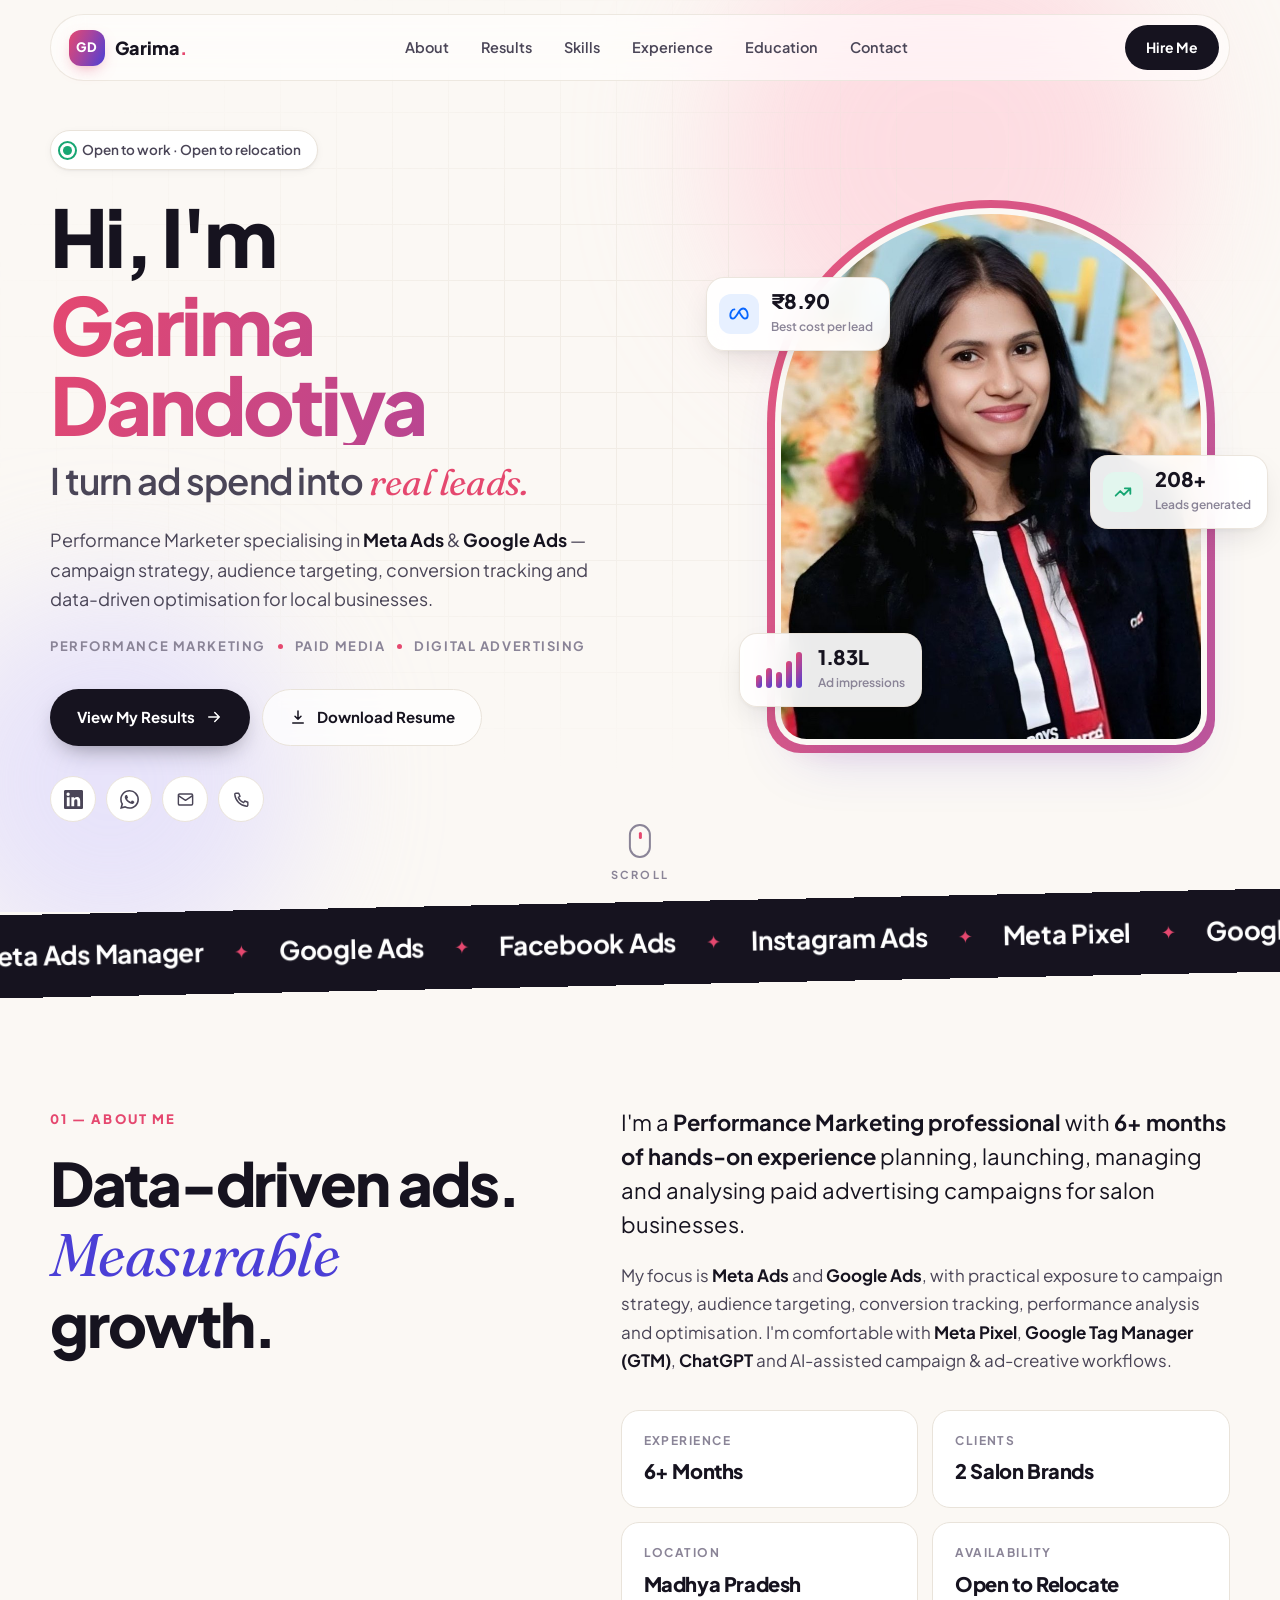
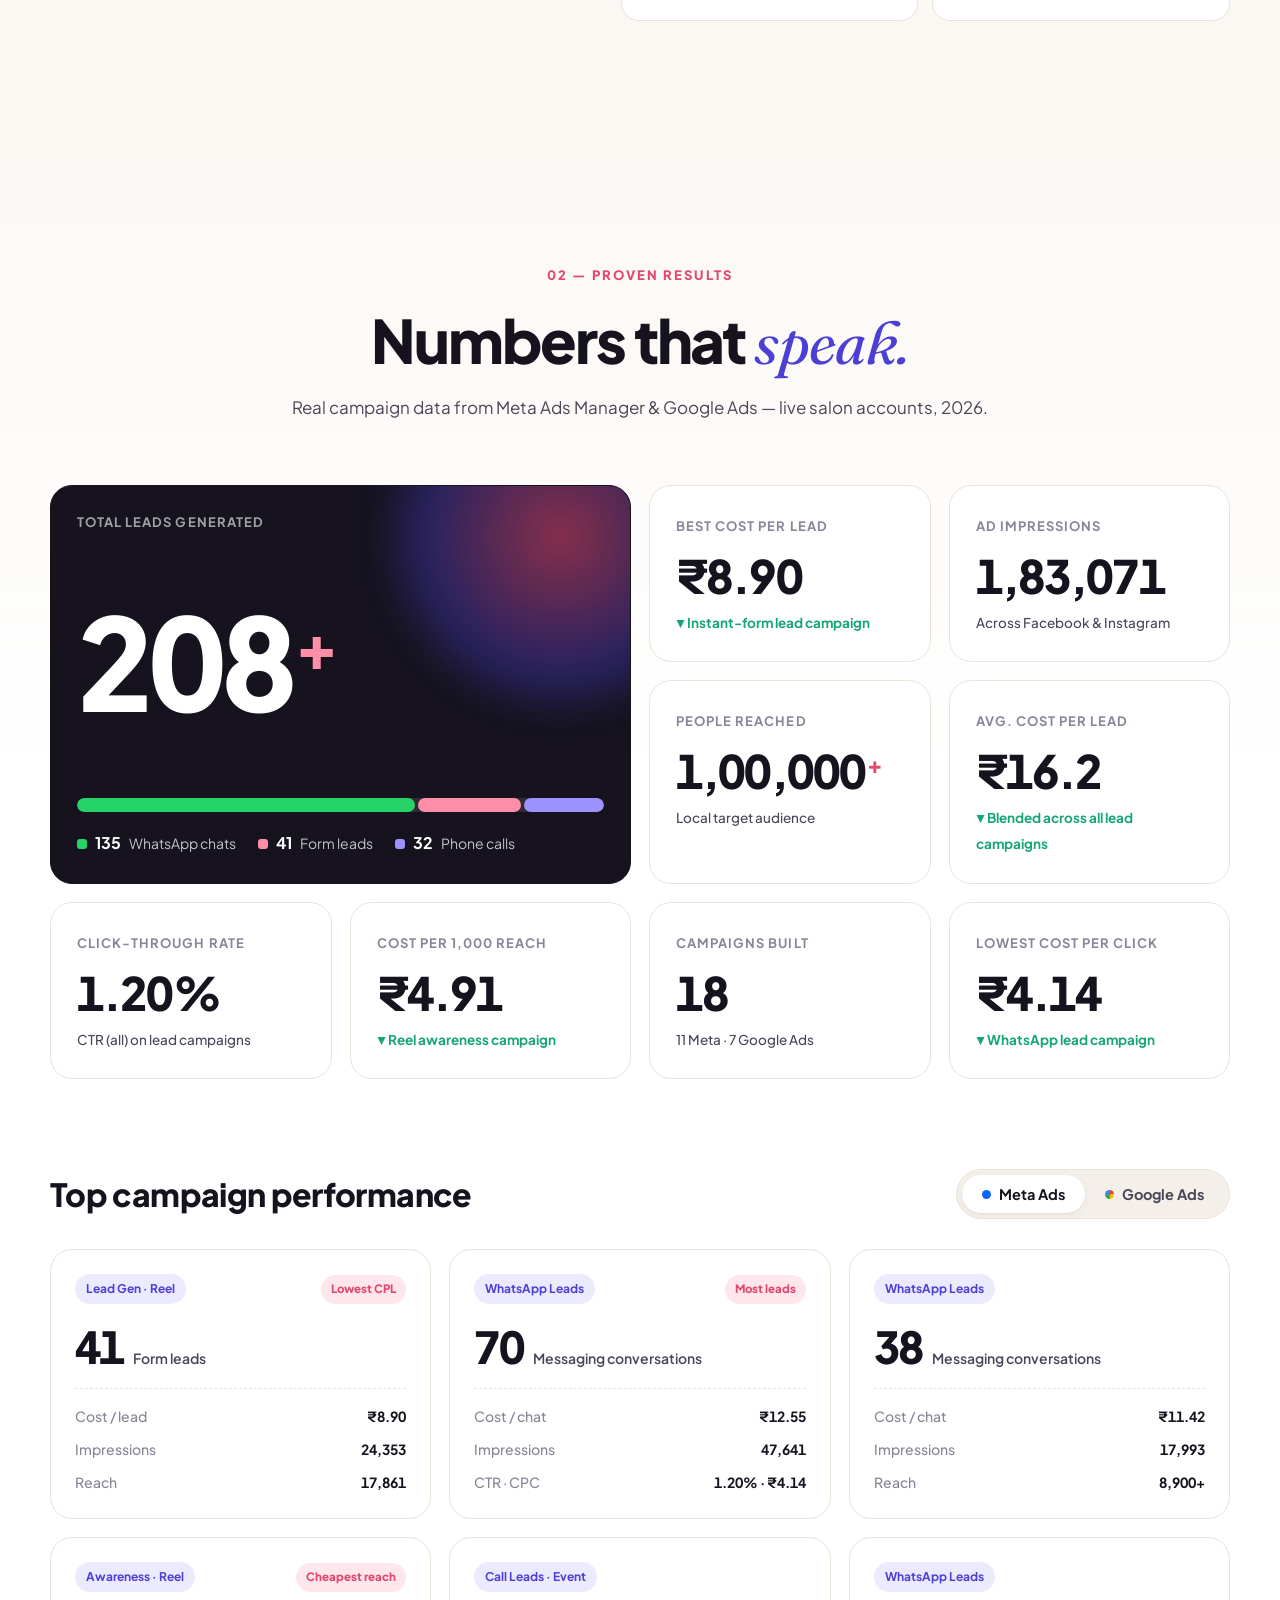
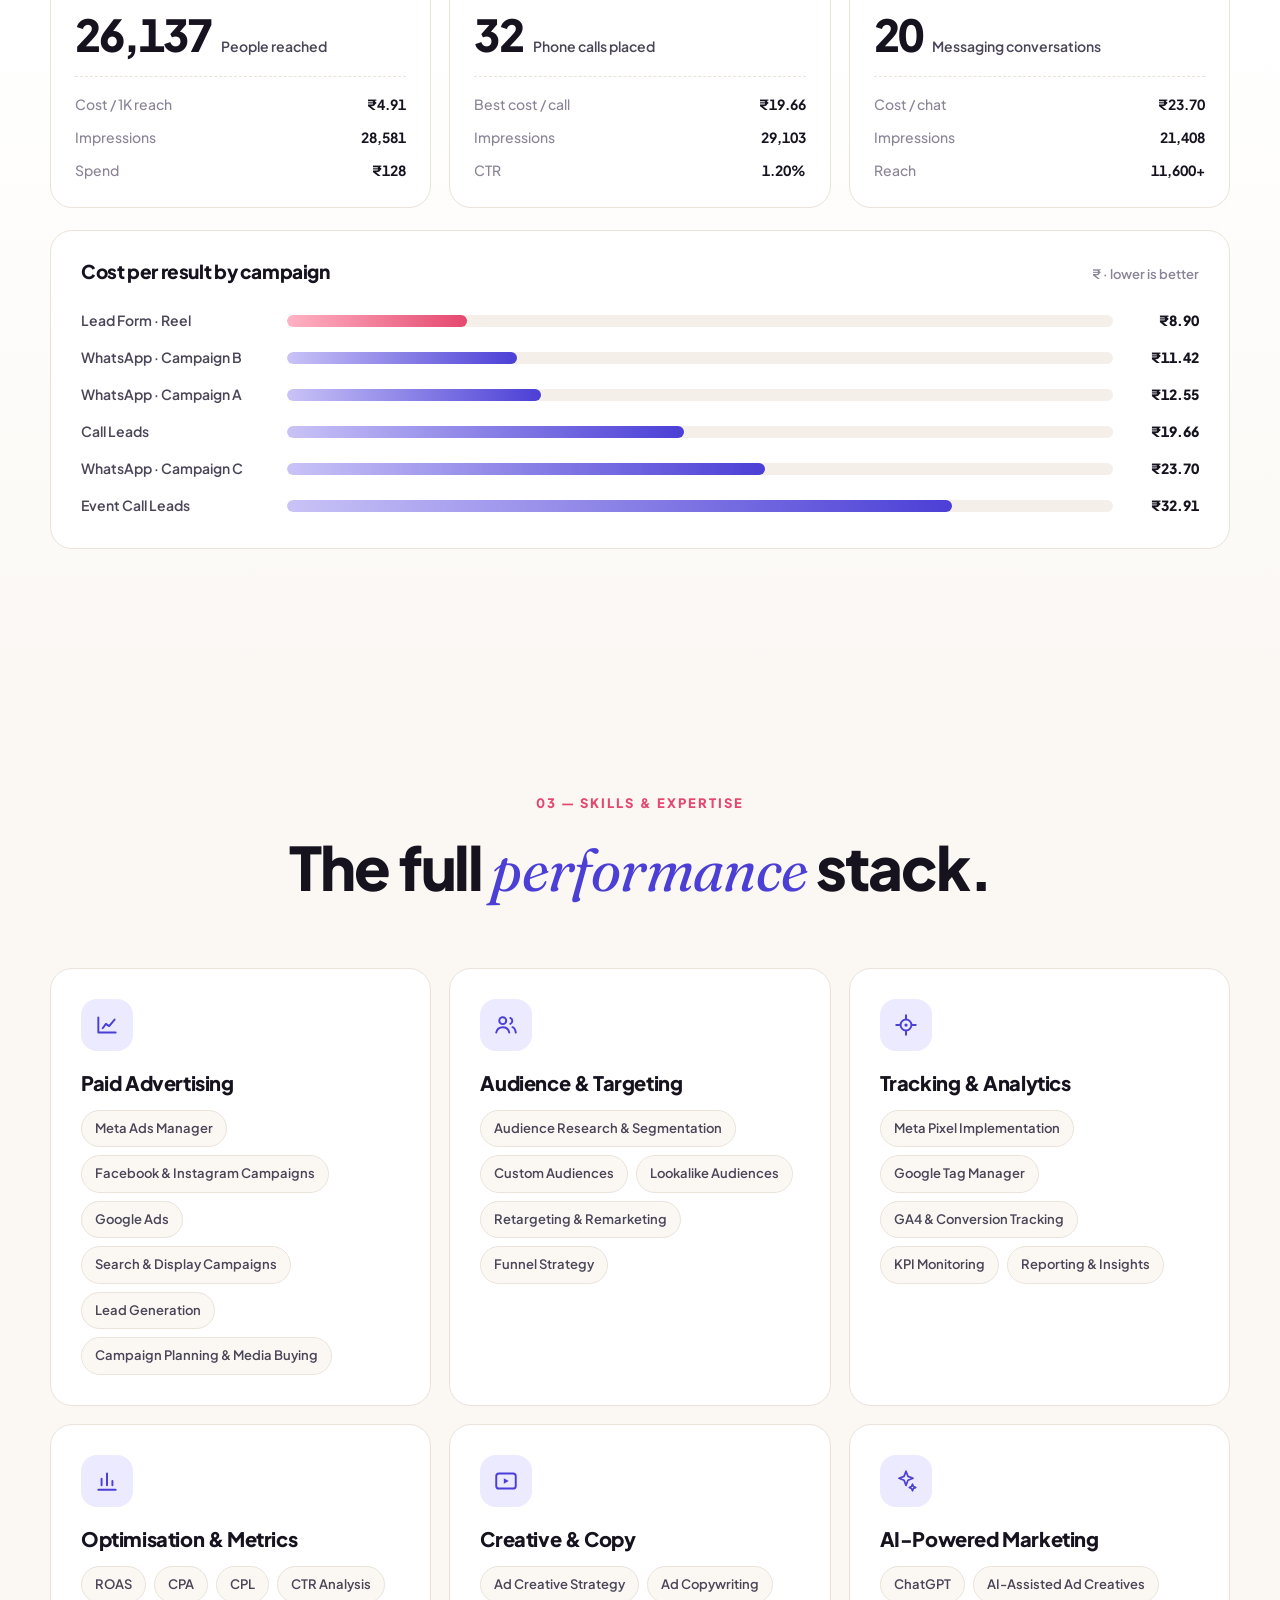
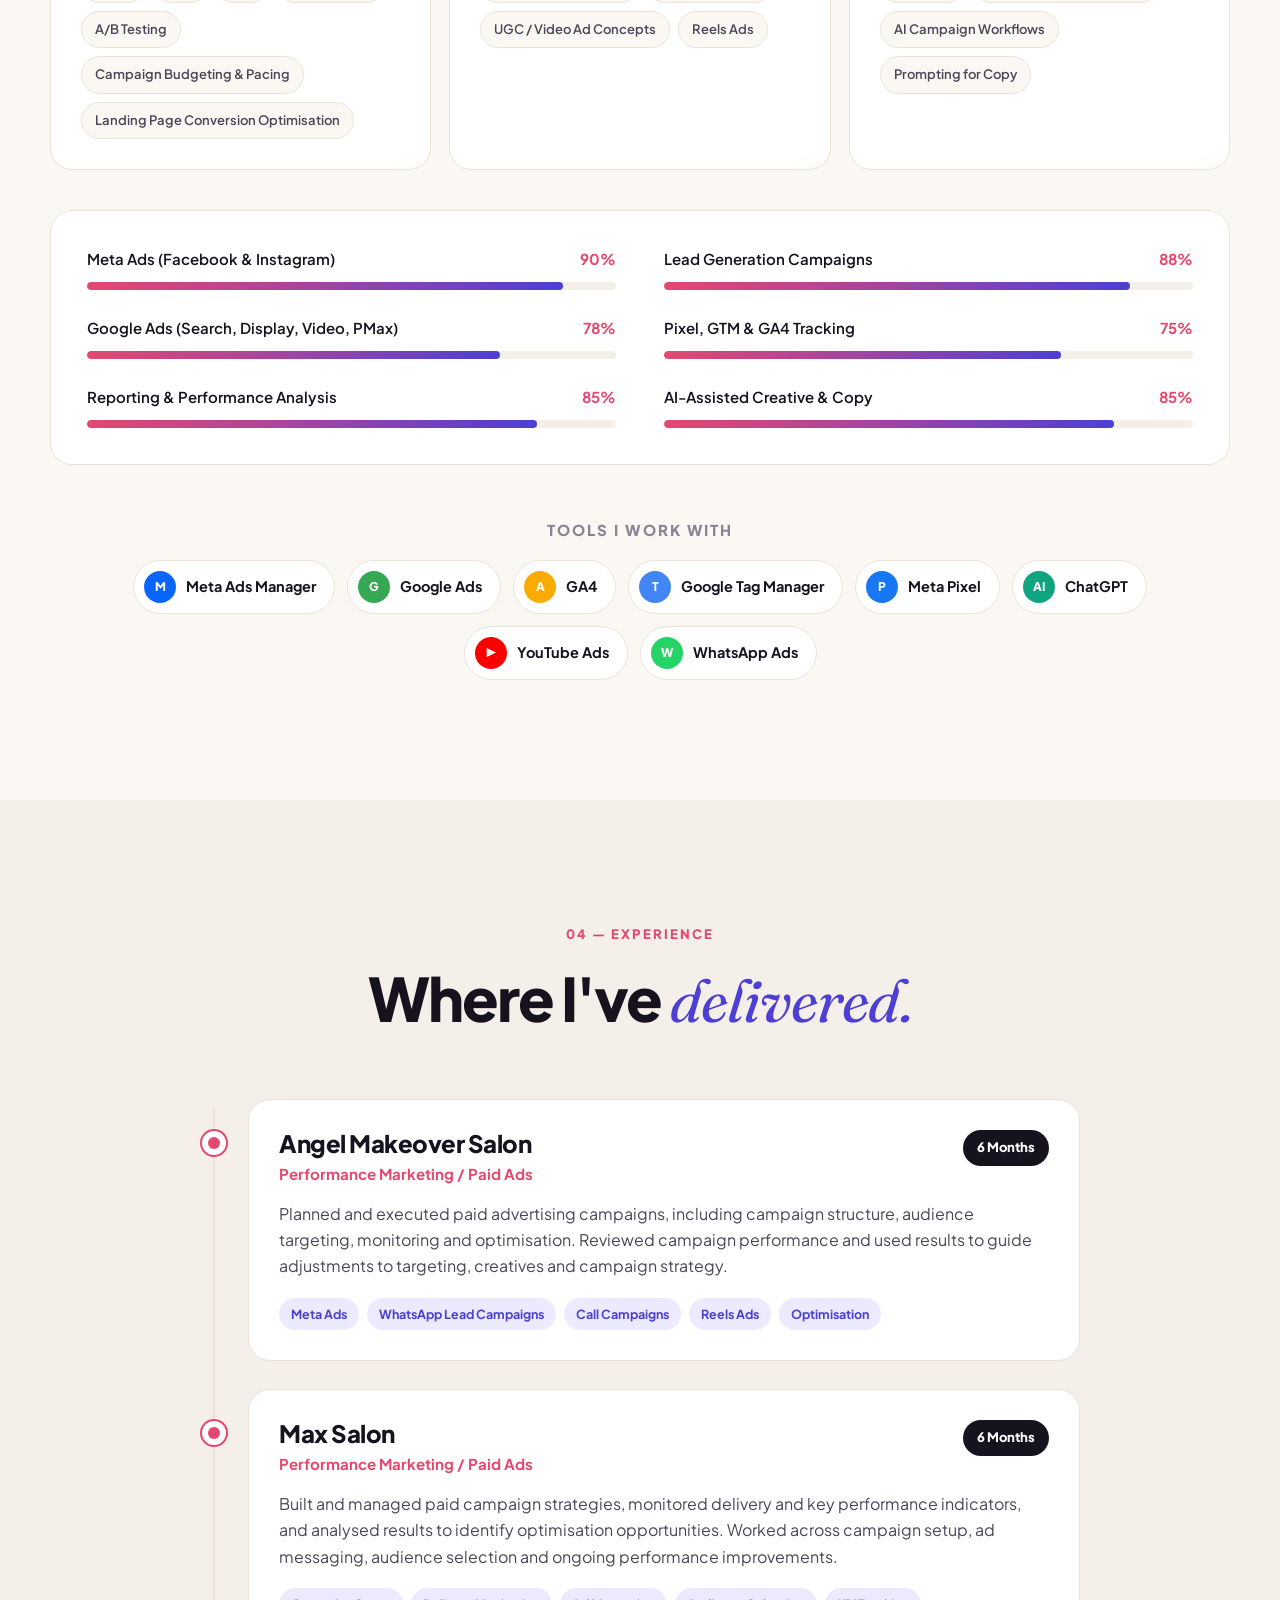
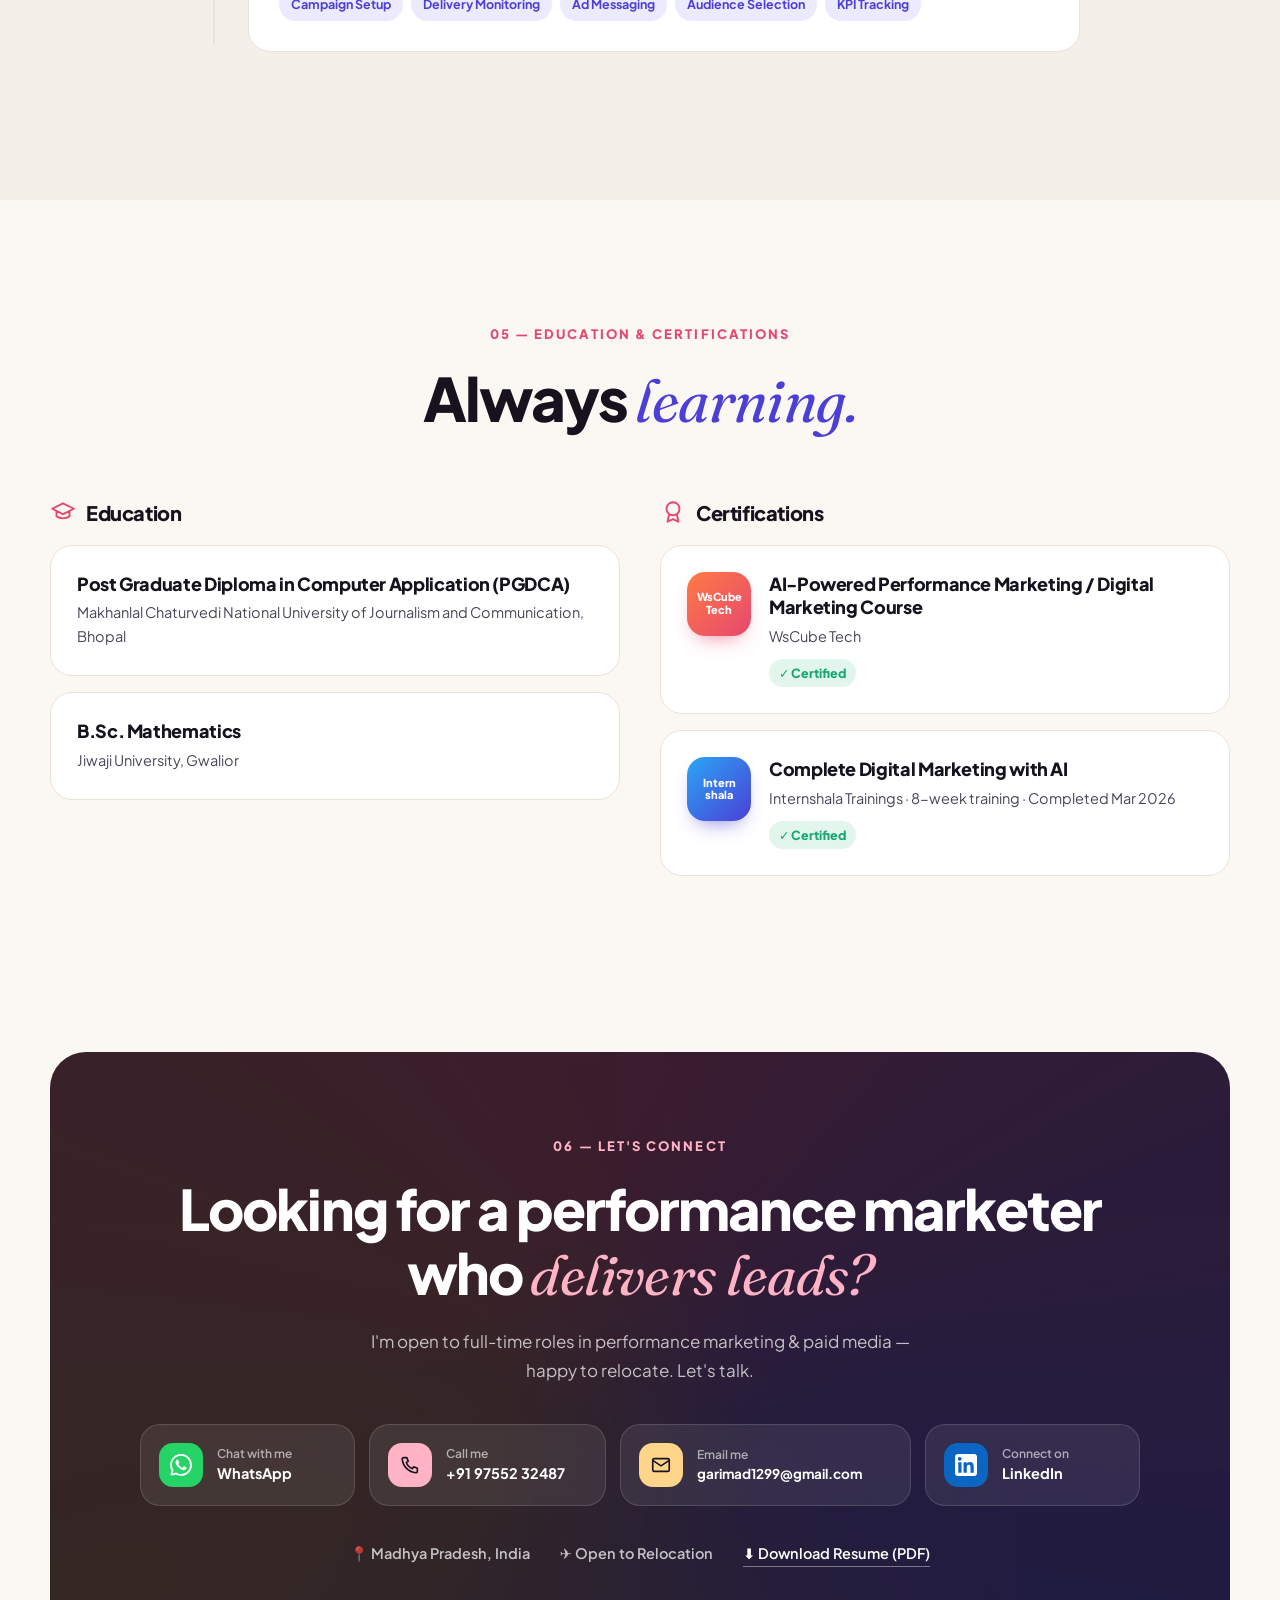
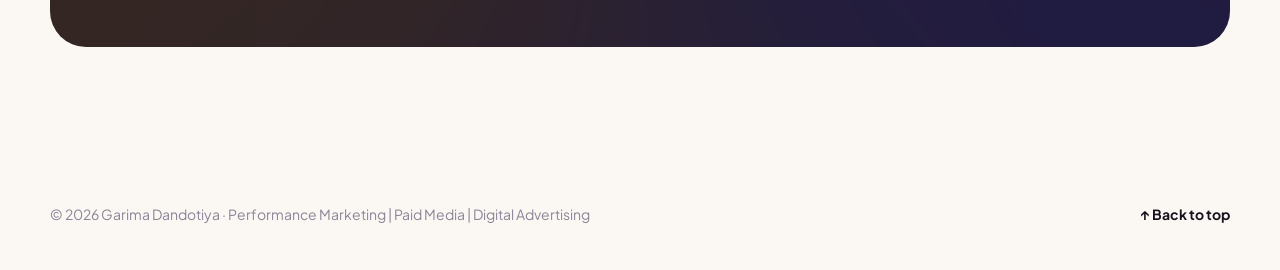
==== commit 8c7119d7: "Add files via upload" ====
--- a/index.html
+++ b/index.html
@@ -35,7 +35,7 @@
     "url": "https://www.garimadandotiya.com",
     "email": "mailto:garimad1299@gmail.com",
     "telephone": "+919755232487",
-    "address": { "@type": "PostalAddress", "addressLocality": "Morena", "addressRegion": "Madhya Pradesh", "addressCountry": "IN" },
+    "address": { "@type": "PostalAddress", "addressRegion": "Madhya Pradesh", "addressCountry": "IN" },
     "sameAs": ["https://www.linkedin.com/in/garima-dandotiya-dmpm/"],
     "knowsAbout": ["Meta Ads", "Google Ads", "Performance Marketing", "Lead Generation", "Google Tag Manager", "GA4", "Meta Pixel"]
   }
@@ -180,7 +180,7 @@
           <div class="about-facts">
             <div class="fact reveal"><span class="fact-k">Experience</span><span class="fact-v">6+ Months</span></div>
             <div class="fact reveal"><span class="fact-k">Clients</span><span class="fact-v">2 Salon Brands</span></div>
-            <div class="fact reveal"><span class="fact-k">Location</span><span class="fact-v">Morena, MP</span></div>
+            <div class="fact reveal"><span class="fact-k">Location</span><span class="fact-v">Madhya Pradesh</span></div>
             <div class="fact reveal"><span class="fact-k">Availability</span><span class="fact-v">Open to Relocate</span></div>
           </div>
         </div>
@@ -563,12 +563,10 @@
               Education
             </h3>
             <article class="edu-card reveal">
-              <span class="edu-year">Feb 2022 – Jan 2023</span>
               <h4>Post Graduate Diploma in Computer Application (PGDCA)</h4>
               <p>Makhanlal Chaturvedi National University of Journalism and Communication, Bhopal</p>
             </article>
             <article class="edu-card reveal">
-              <span class="edu-year">Jul 2016 – Jul 2019</span>
               <h4>B.Sc. Mathematics</h4>
               <p>Jiwaji University, Gwalior</p>
             </article>
@@ -629,7 +627,7 @@
           </div>
 
           <div class="contact-meta">
-            <span>📍 Morena, Madhya Pradesh, India</span>
+            <span>📍 Madhya Pradesh, India</span>
             <span>✈️ Open to Relocation</span>
             <a href="assets/Garima-Dandotiya-Resume.pdf" download>⬇ Download Resume (PDF)</a>
           </div>
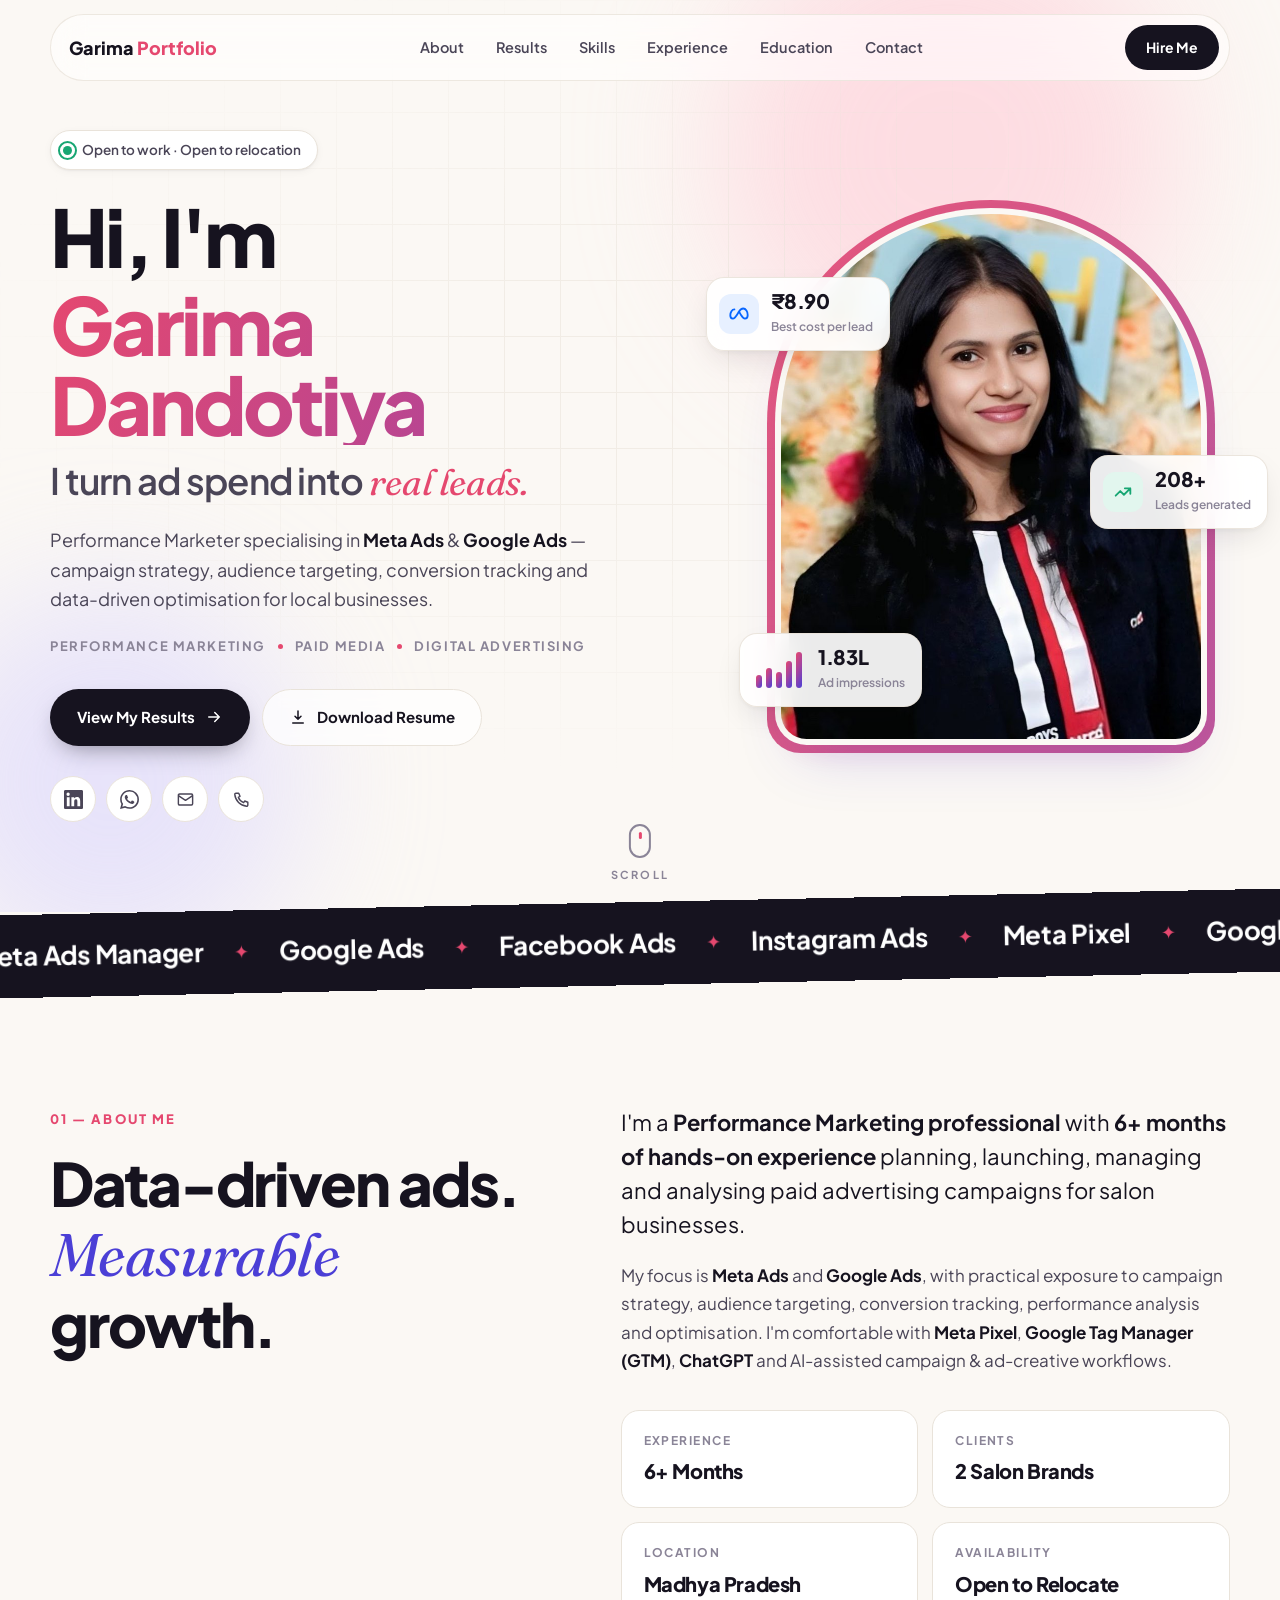
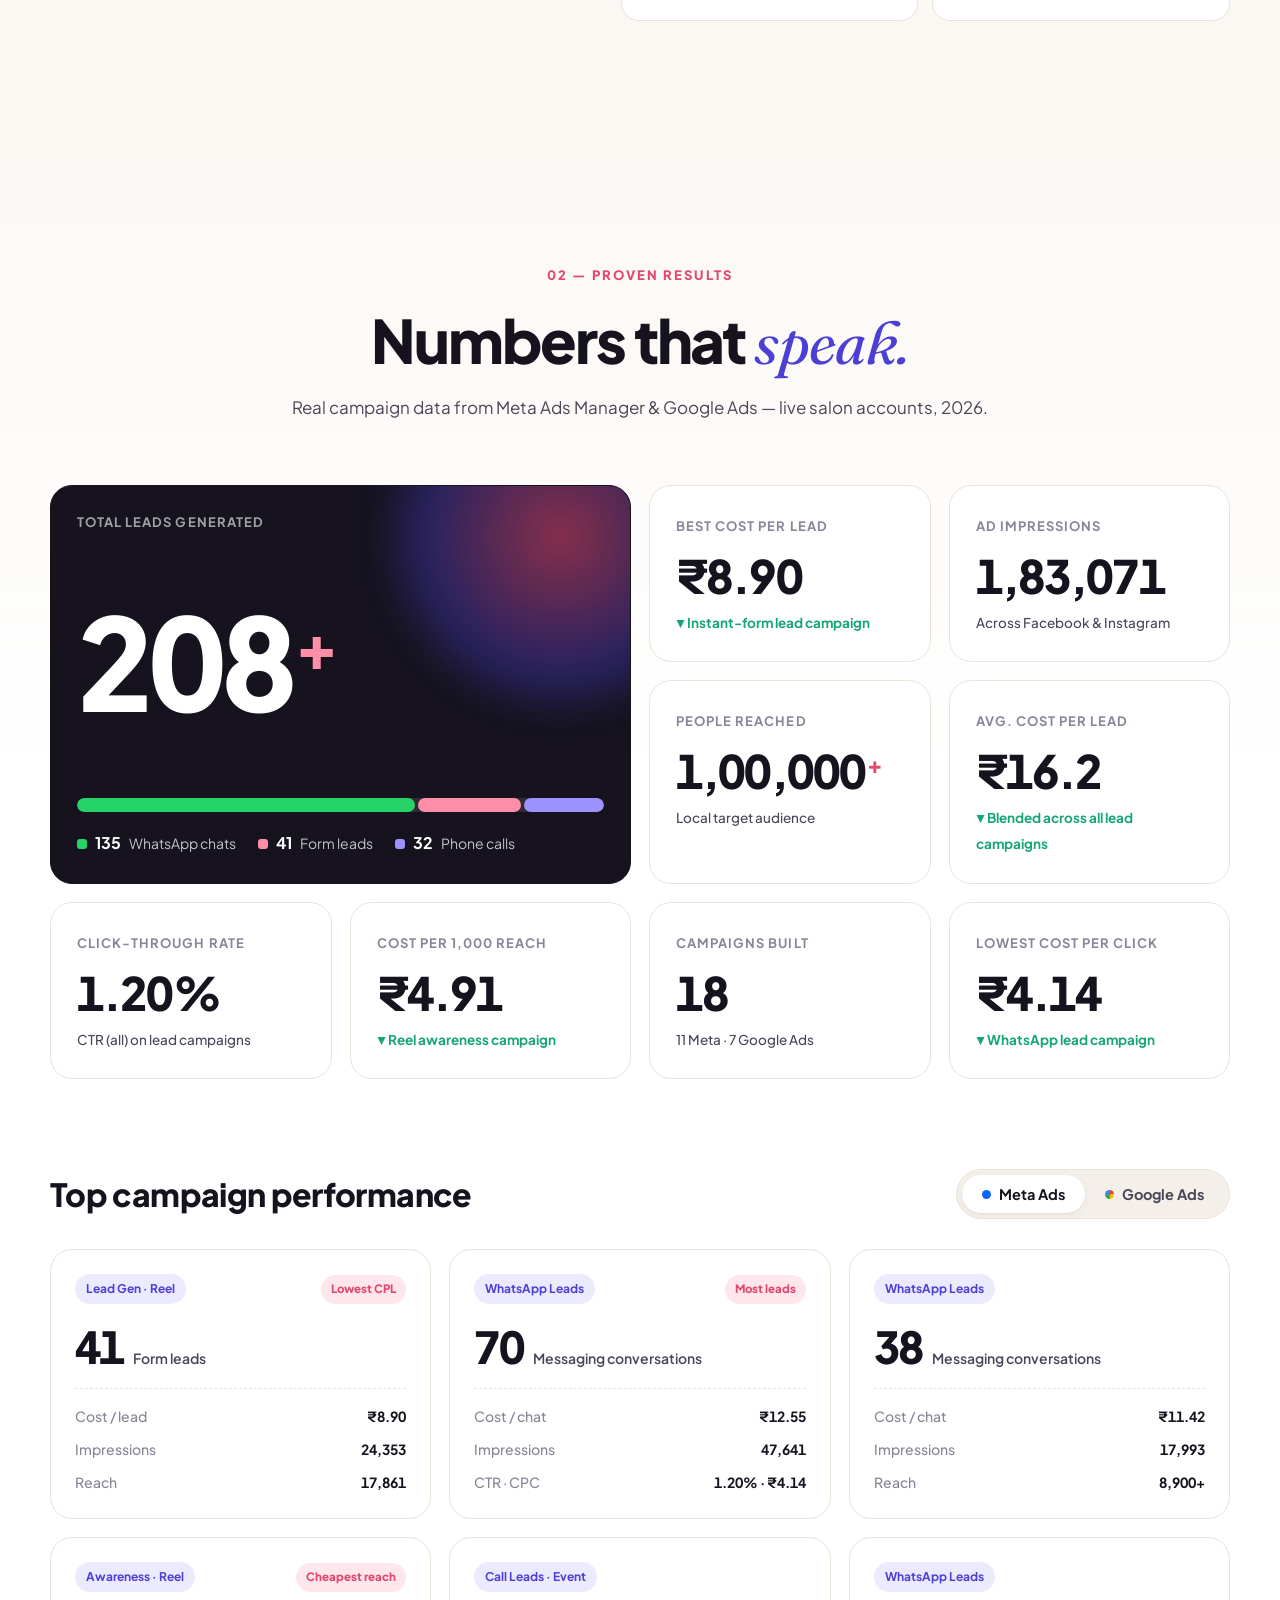
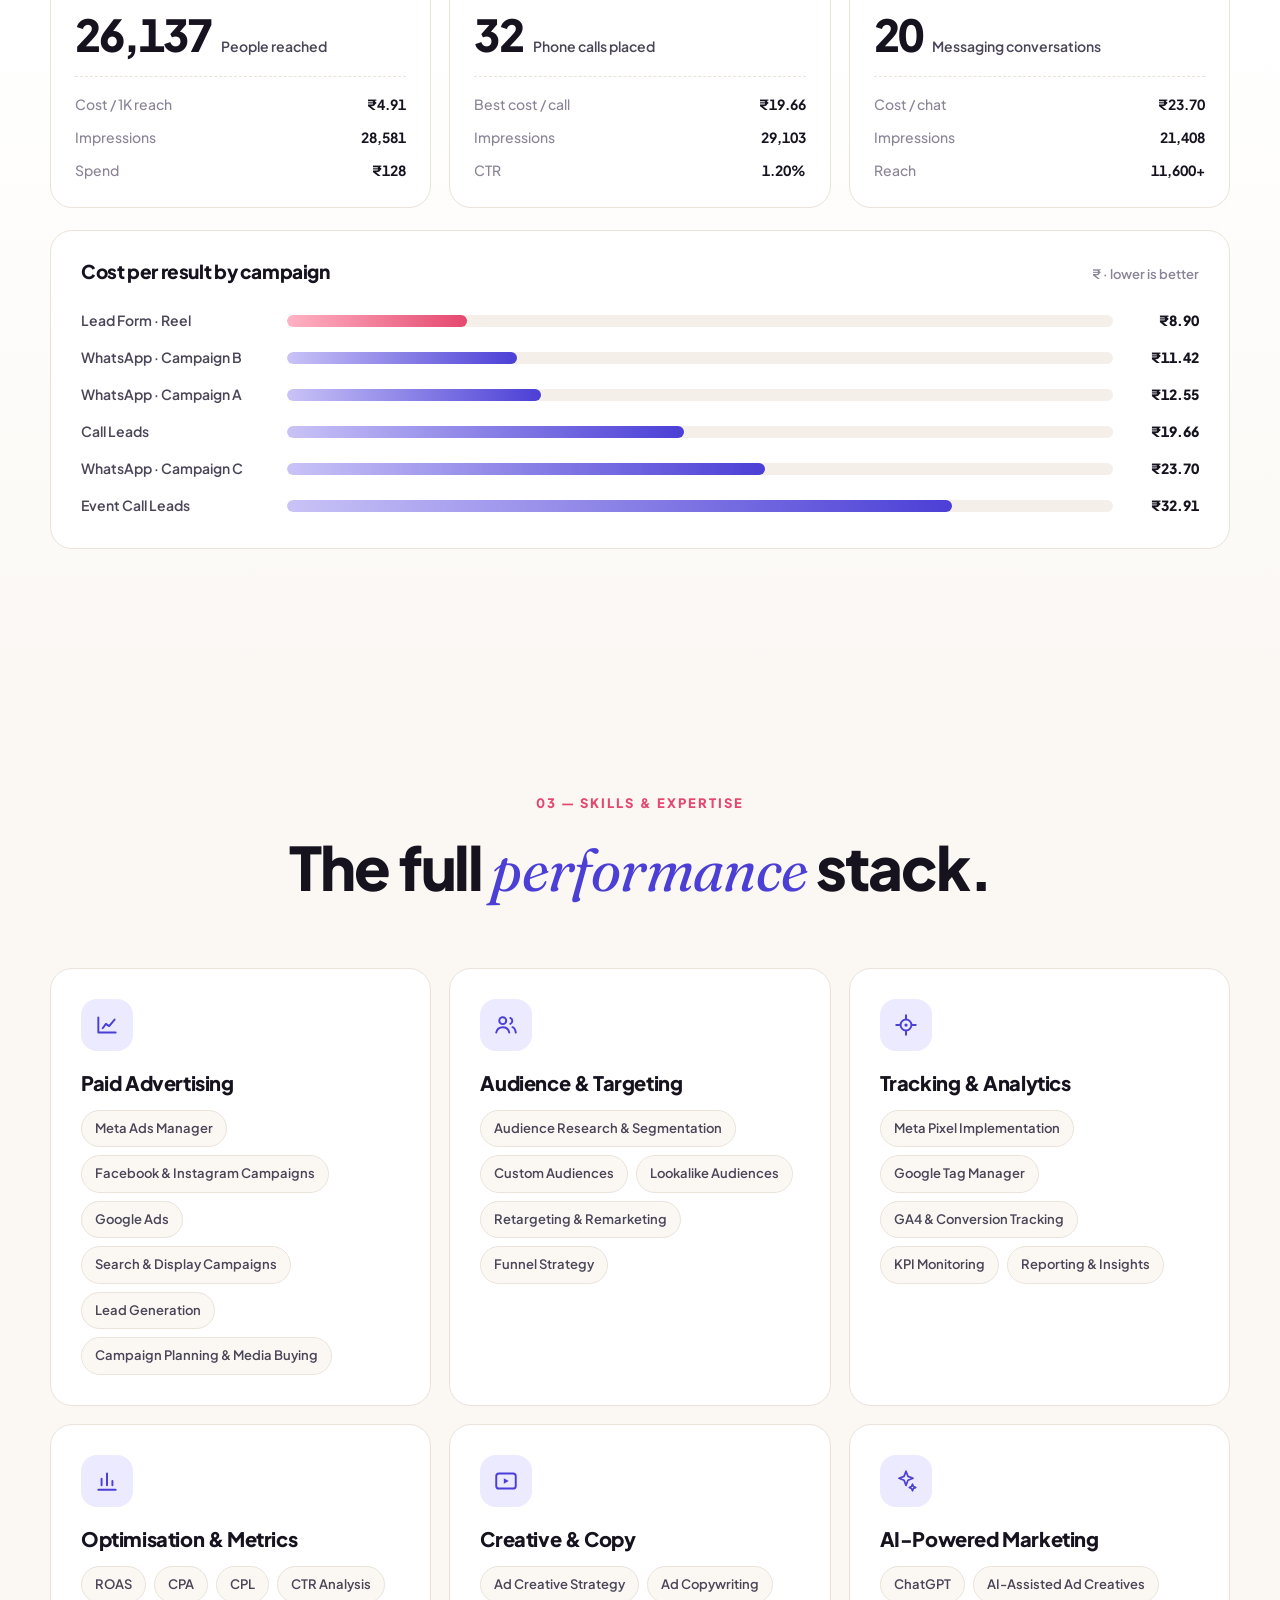
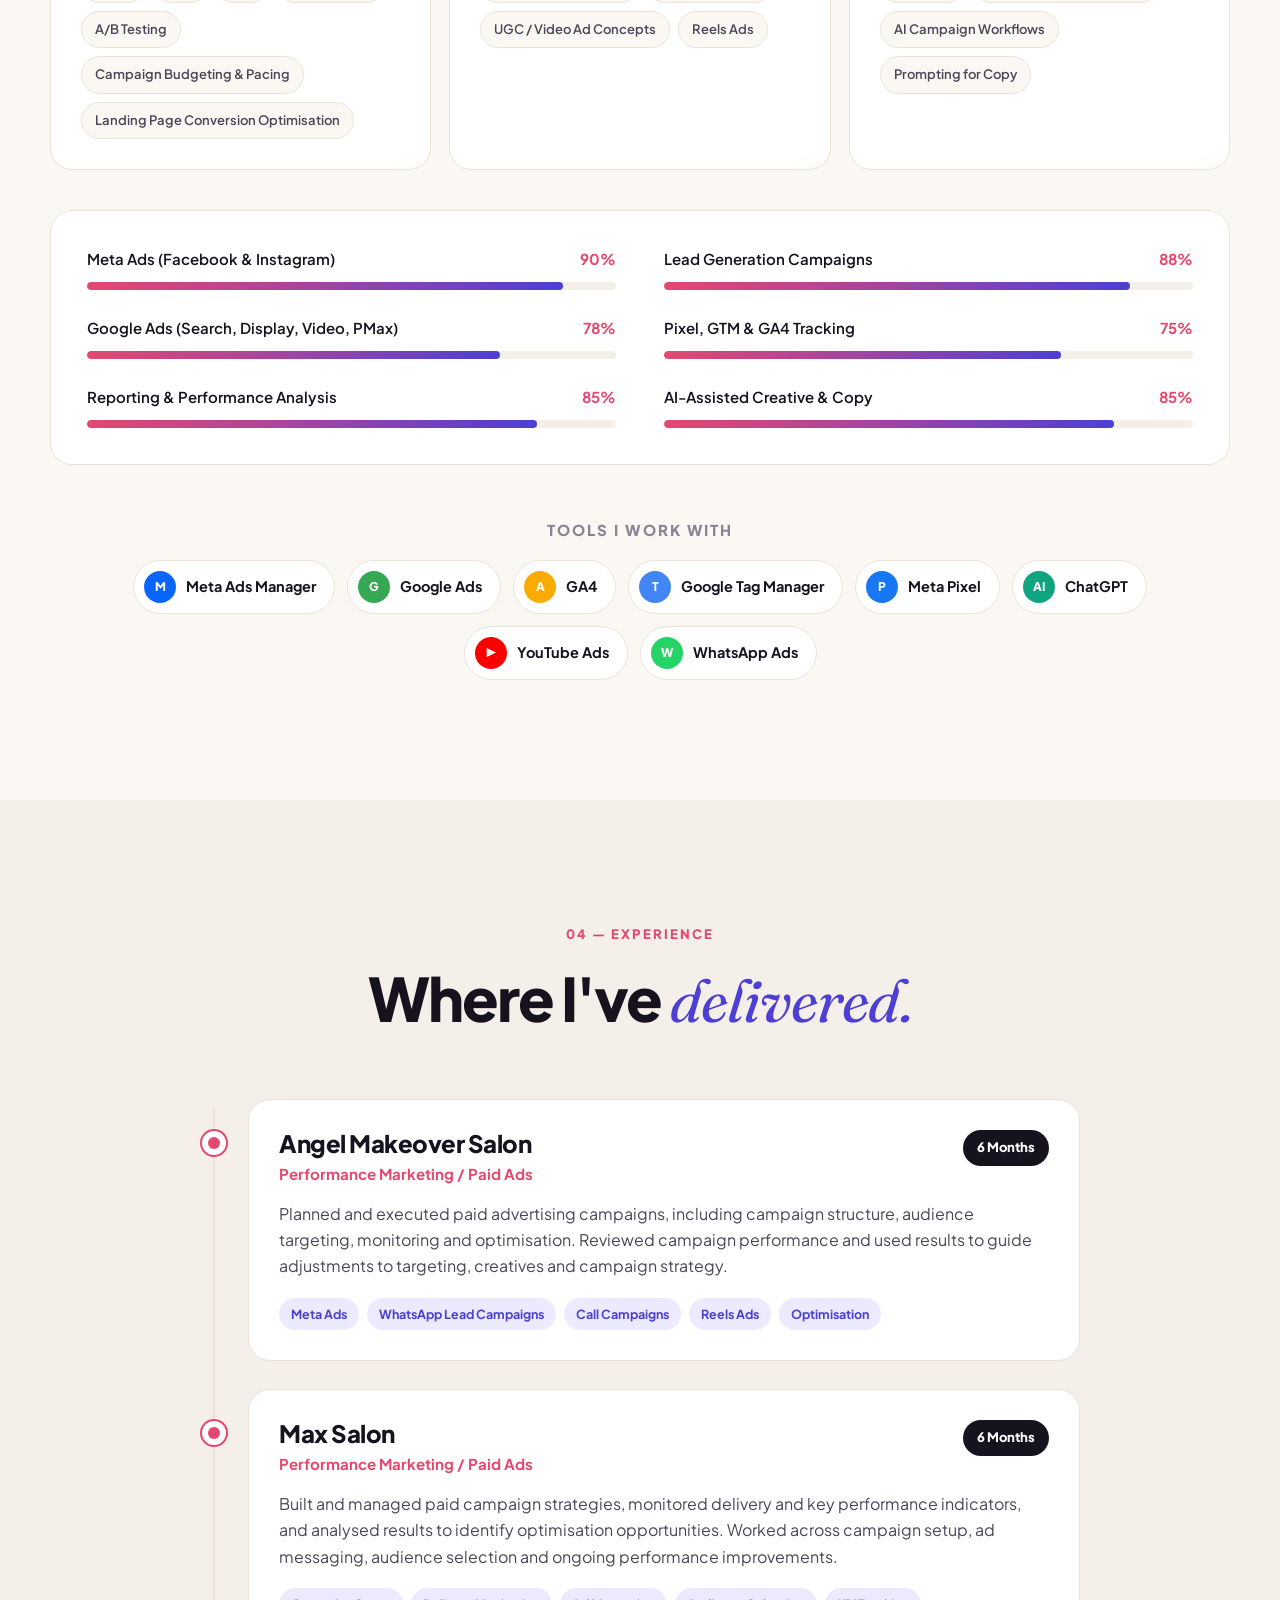
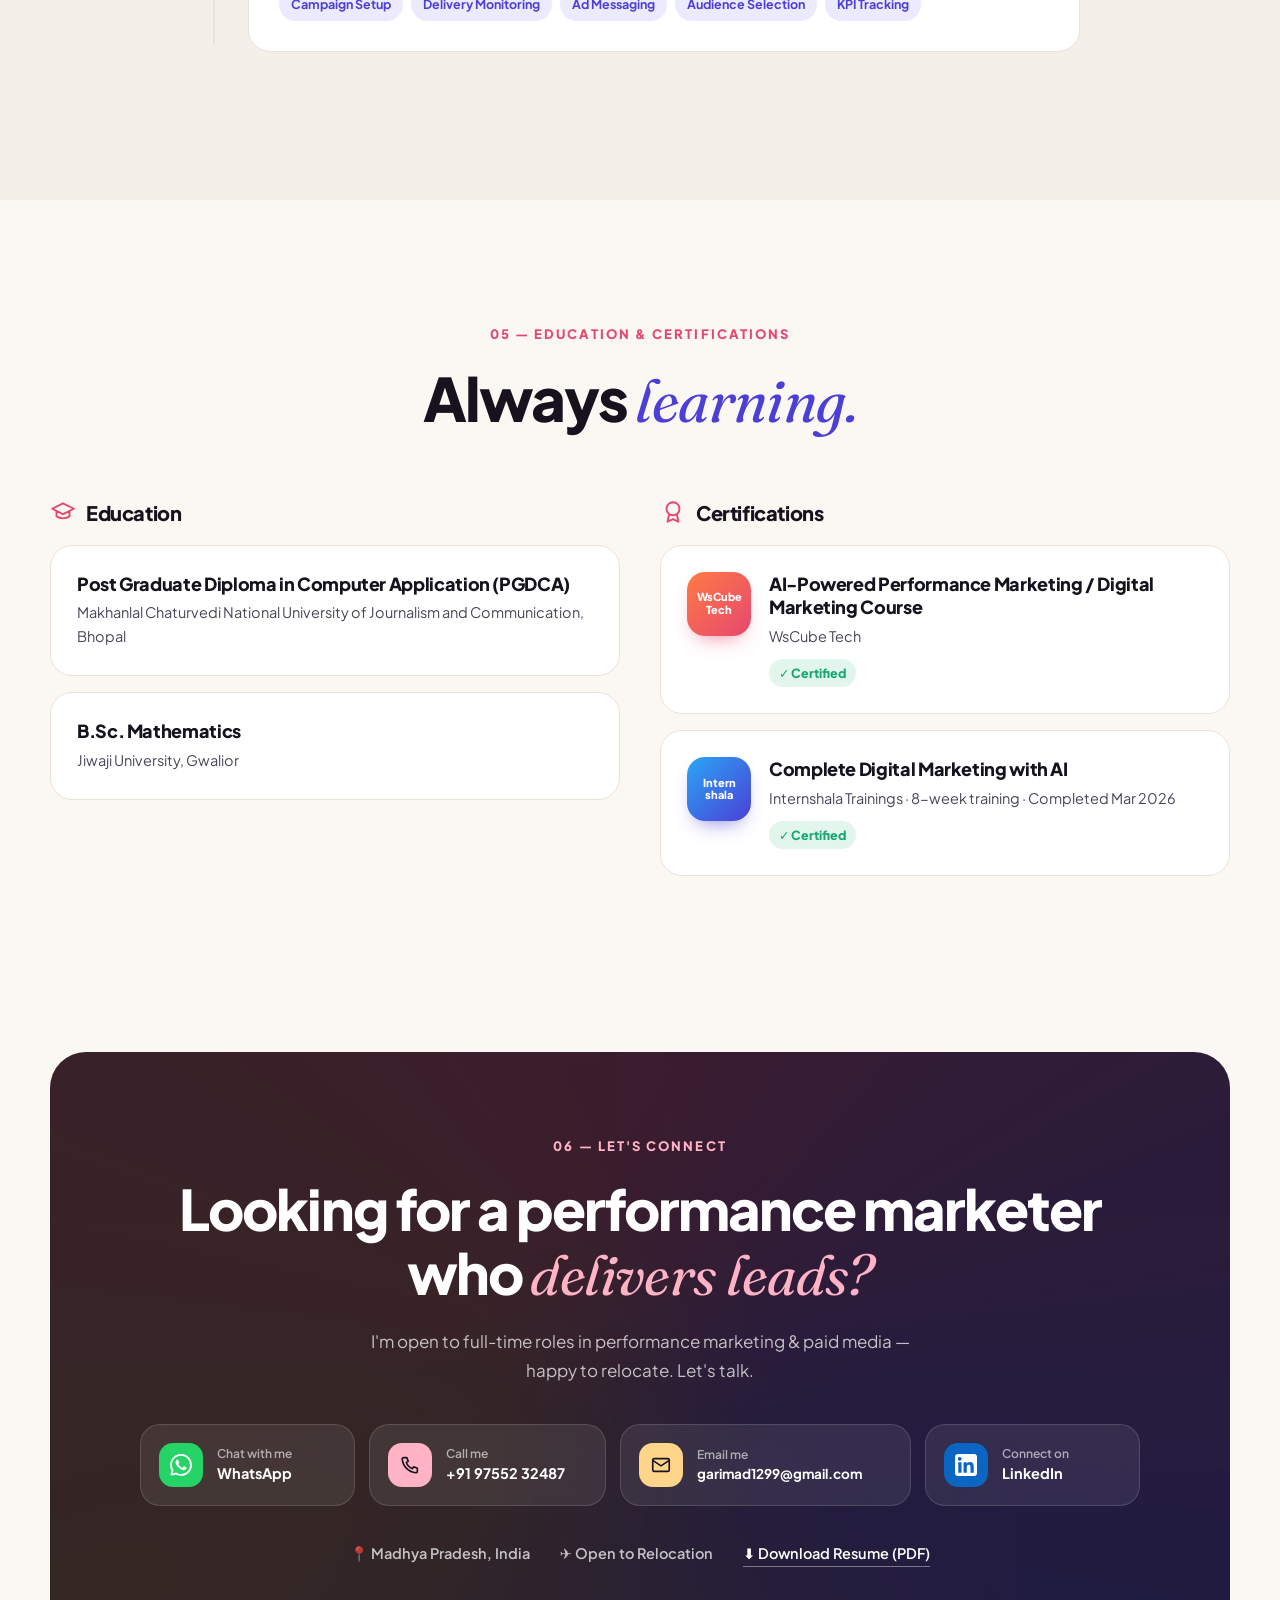
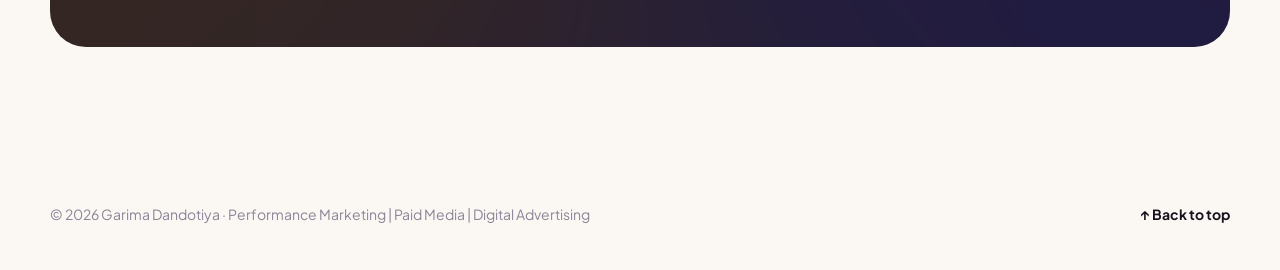
==== commit 1ddc6d37: "Add files via upload" ====
--- a/index.html
+++ b/index.html
@@ -47,9 +47,8 @@
 
   <!-- ============ NAV ============ -->
   <header class="nav" id="nav">
-    <a href="#top" class="brand" aria-label="Garima Dandotiya — home">
-      <span class="brand-mark">GD</span>
-      <span class="brand-name">Garima<span class="dot">.</span></span>
+    <a href="#top" class="brand" aria-label="Garima Portfolio — home">
+      <span class="brand-name">Garima <span class="dot">Portfolio</span></span>
     </a>
     <nav class="nav-links" id="navLinks" aria-label="Primary">
       <a href="#about">About</a>
